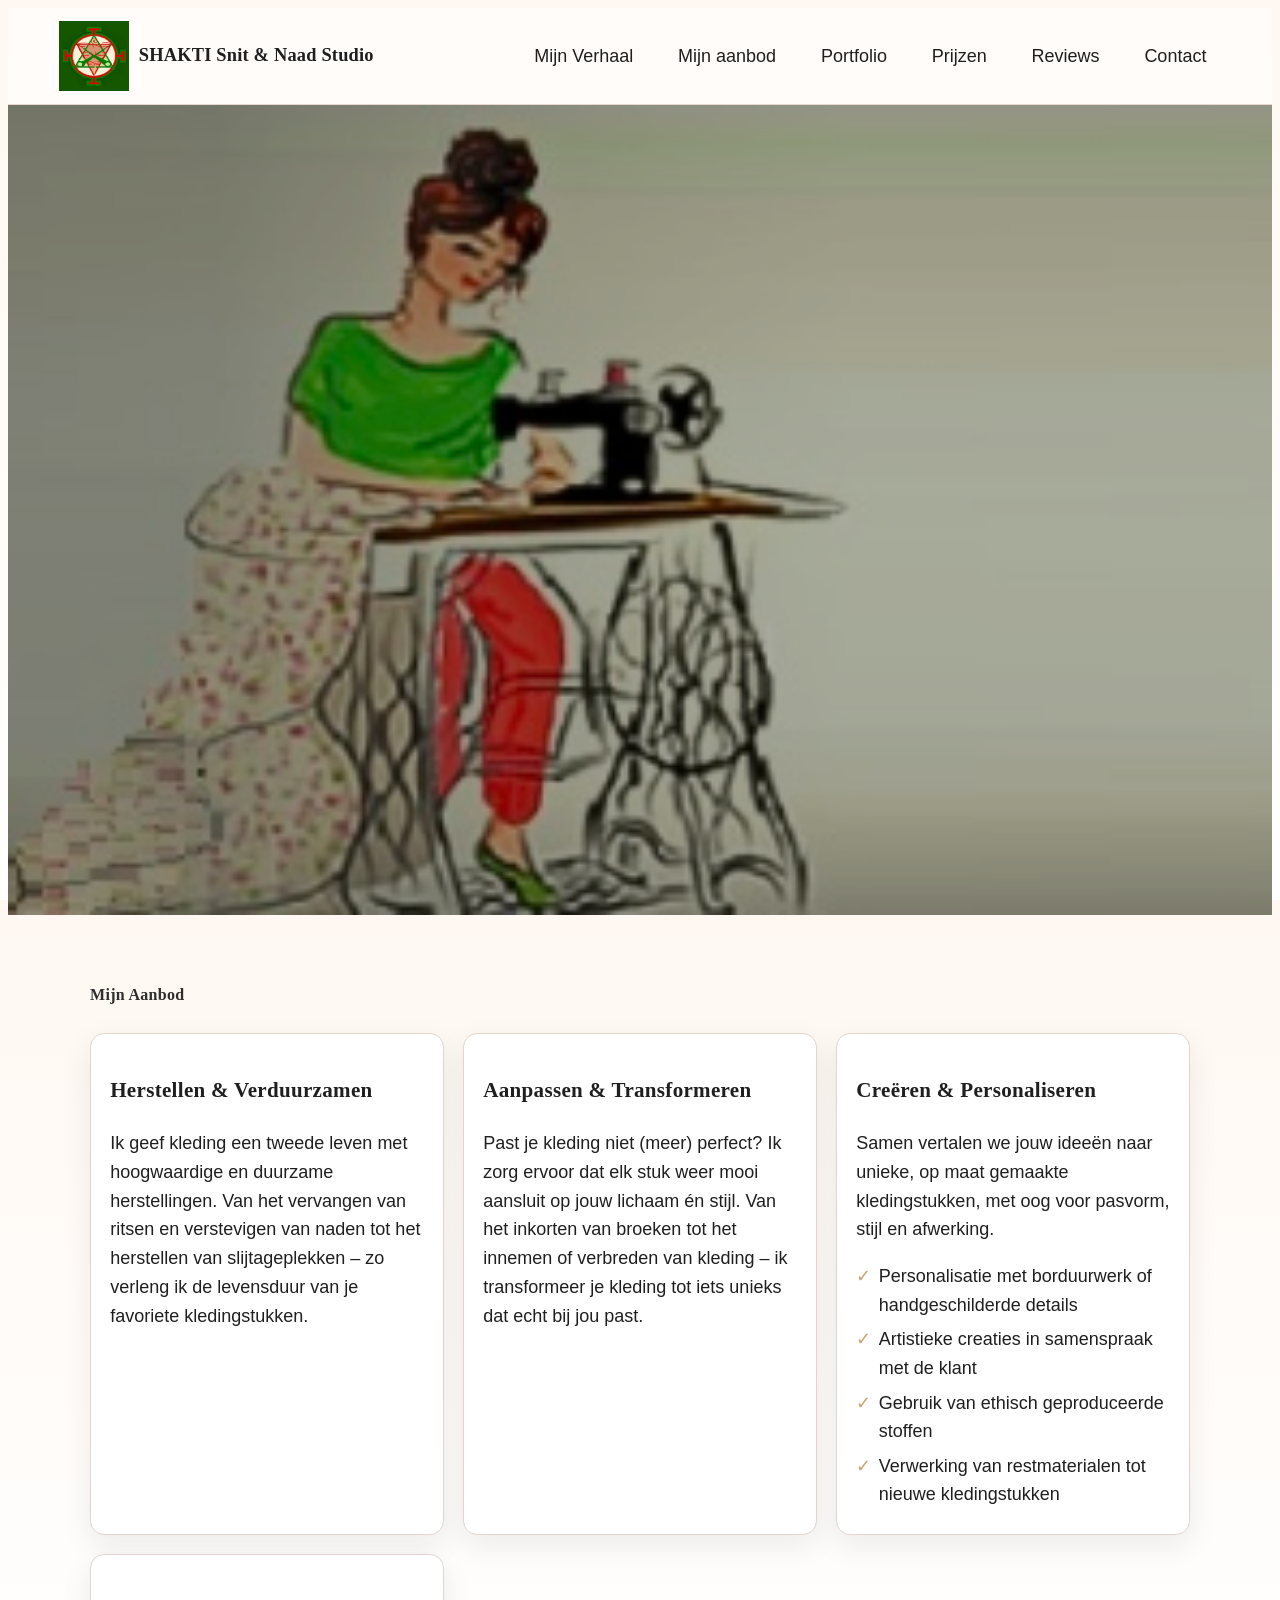
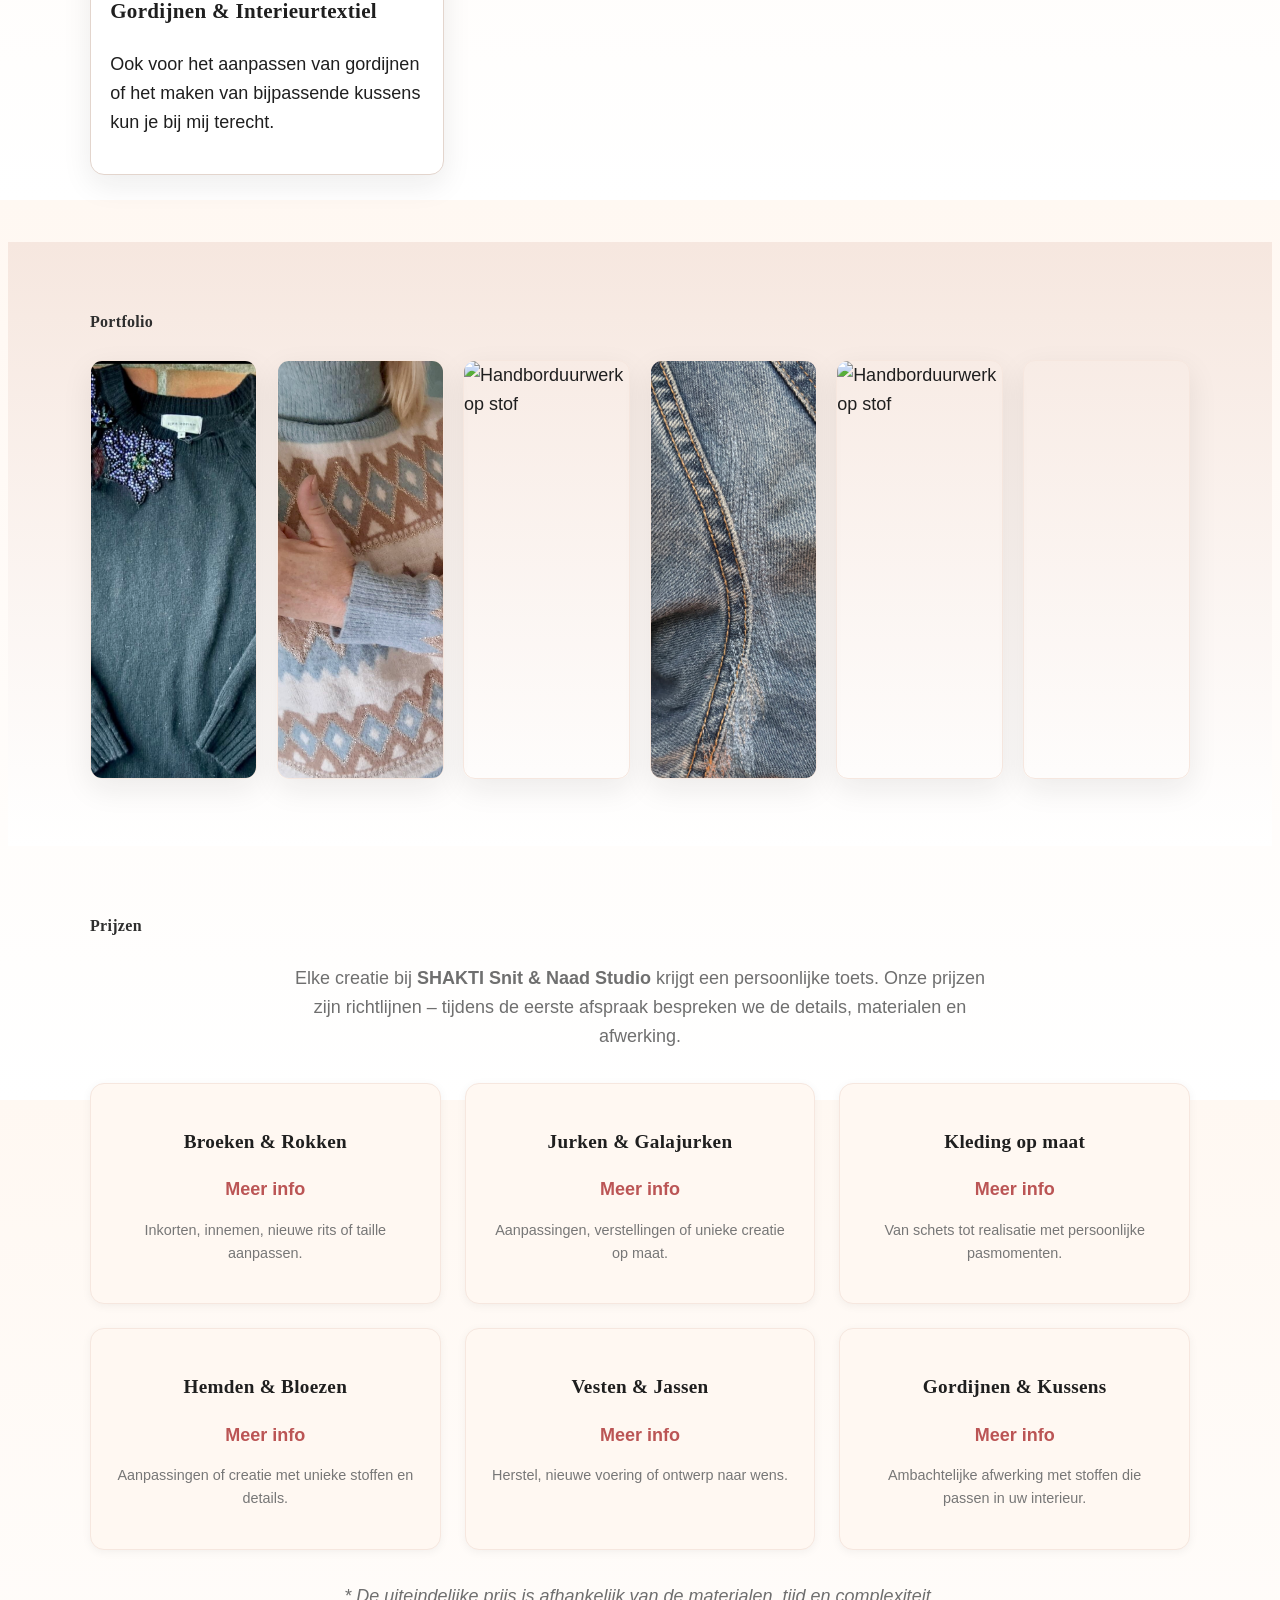
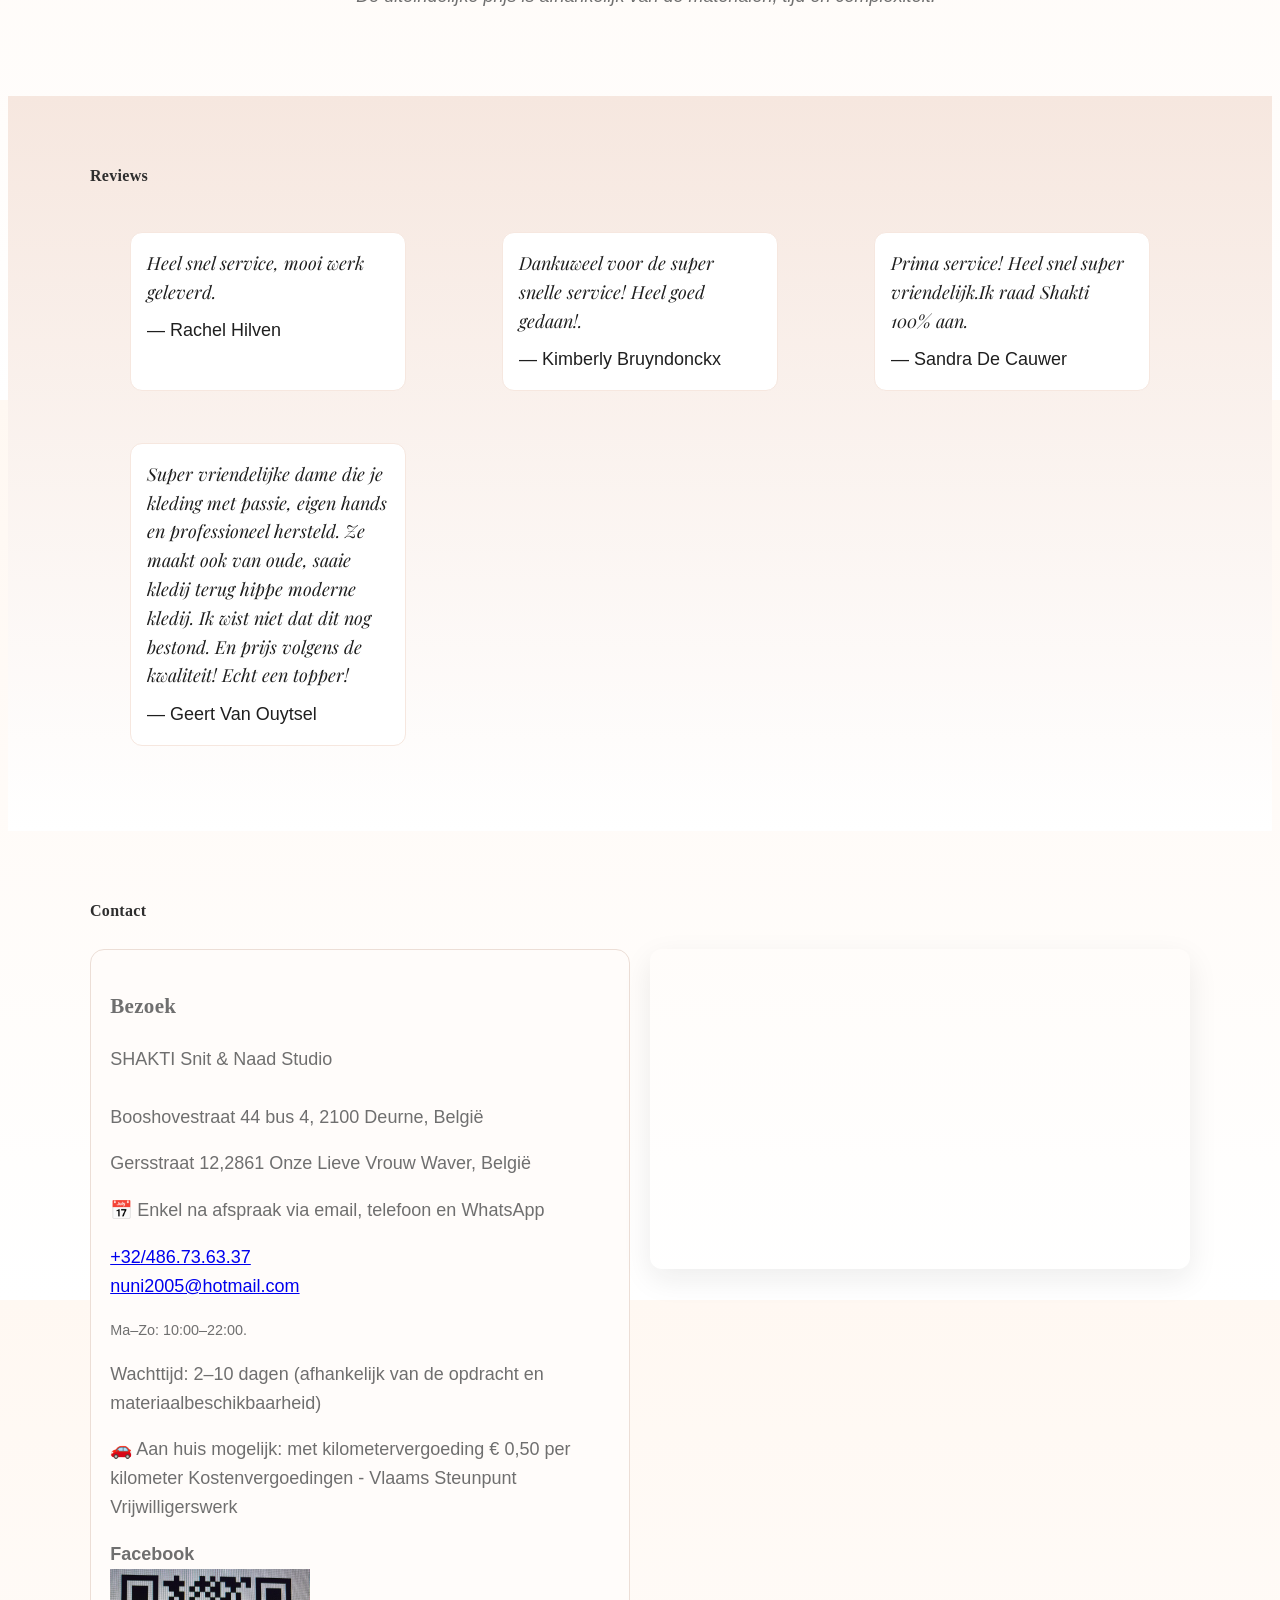
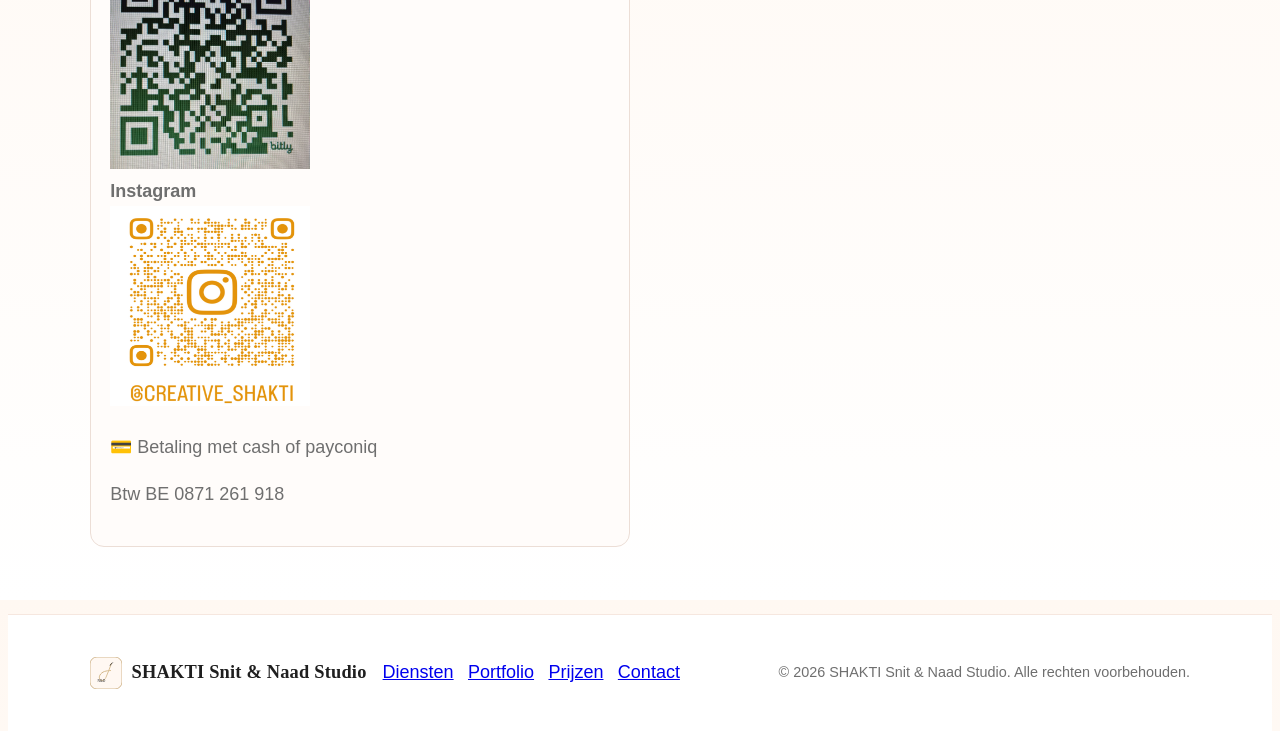
==== index.html @ cc459351 "first commit" ====
<!DOCTYPE html>
<html lang="nl">

<head>
  <meta charset="UTF-8" />
  <meta name="viewport" content="width=device-width, initial-scale=1" />
  <title>SHAKTI Snit & Naad Studio — Atelier voor maatwerk</title>
  <meta name="description"
    content="Atelier SHAKTI Snit & Naad Studio. Maatwerk, reparatie en restauratie van kleding. Ambacht, pasvorm en duurzame stoffen." />
  <link rel="canonical" href="https://example.com/">
  <meta property="og:title" content="Naald &amp; Draad — Atelier voor maatwerk">
  <meta property="og:description"
    content="Maatwerk, reparatie en restauratie van kleding in Deurne. Ambacht, perfecte pasvorm en duurzame stoffen.">
  <meta property="og:type" content="website">
  <meta property="og:url" content="https://example.com/">
  <meta property="og:image"
    content="https://images.unsplash.com/photo-1513883049090-d0b7439799bf?q=80&w=1200&auto=format&fit=crop">
  <meta name="twitter:card" content="summary_large_image">
  <link rel="preconnect" href="https://fonts.gstatic.com" crossorigin>
  <link
    href="https://fonts.googleapis.com/css2?family=Playfair+Display:wght@500;600;700&family=Inter:wght@400;500;600&display=swap"
    rel="stylesheet">
  <link rel="stylesheet" href="css/styles.css" />
  <link rel="icon" href="assets/icons/favicon.svg" type="image/svg+xml">
</head>

<body>




  <!-- <a class="skip-link" href="#services">Direct naar inhoud</a> -->

  <header class="site-header" id="top">
    <a class="brand" href="#top" aria-label="Naar boven">
      <img src="assets/icons/logo.jpg" alt="" class="brand__logo" width="70" height="70">
      <span class="brand__name">SHAKTI Snit &amp; Naad Studio</span>
    </a>
    <nav class="nav" aria-label="Hoofdmenu">
      <button class="nav__toggle" aria-expanded="false" aria-controls="menu">Menu</button>
      <ul class="nav__list" id="menu">
        <li><a href="verhaal.html">Mijn Verhaal</a></li>
        <li><a href="index.html#services">Mijn aanbod</a></li>
        <li><a href="#portfolio">Portfolio</a></li>
        <li><a href="#pricing">Prijzen</a></li>
        <li><a href="#reviews">Reviews</a></li>
        <li><a href="#contact">Contact</a></li>
      </ul>
    </nav>
  </header>

  <section class="hero" role="banner">
    <div class="hero__content">
      <!-- <h1>Atelier voor maatwerk</h1>
      <p>We maken kleding die perfect past en jarenlang plezier geeft.</p>
      <div class="hero__cta">
        <a class="btn btn--primary" href="#contact">Afspraak maken</a>
        <a class="btn btn--ghost" href="#portfolio">Bekijk ons werk</a>
      </div> -->
    </div>
  </section>




  <section id="services" class="section">
    <div class="container">
      <h2 class="section__title">Mijn Aanbod</h2>

      <div class="grid cards">

        <article class="card">
          <h3>Herstellen &amp; Verduurzamen</h3>
          <p>
            Ik geef kleding een tweede leven met hoogwaardige en duurzame herstellingen.
            Van het vervangen van ritsen en verstevigen van naden tot het herstellen van slijtageplekken –
            zo verleng ik de levensduur van je favoriete kledingstukken.
          </p>
        </article>

        <article class="card">
          <h3>Aanpassen &amp; Transformeren</h3>
          <p>
            Past je kleding niet (meer) perfect? Ik zorg ervoor dat elk stuk weer mooi aansluit op jouw lichaam én
            stijl.
            Van het inkorten van broeken tot het innemen of verbreden van kleding – ik transformeer je kleding
            tot iets unieks dat echt bij jou past.
          </p>
        </article>

        <article class="card">
          <h3>Creëren &amp; Personaliseren</h3>
          <p>
            Samen vertalen we jouw ideeën naar unieke, op maat gemaakte kledingstukken,
            met oog voor pasvorm, stijl en afwerking.
          </p>
          <ul class="list-check">
            <li>Personalisatie met borduurwerk of handgeschilderde details</li>
            <li>Artistieke creaties in samenspraak met de klant</li>
            <li>Gebruik van ethisch geproduceerde stoffen</li>
            <li>Verwerking van restmaterialen tot nieuwe kledingstukken</li>
          </ul>
        </article>

        <article class="card">
          <h3>Gordijnen &amp; Interieurtextiel</h3>
          <p>
            Ook voor het aanpassen van gordijnen of het maken van bijpassende kussens kun je bij mij terecht.
          </p>
        </article>

      </div>
    </div>
  </section>


  <section id="portfolio" class="section section--alt">
    <div class="container">
      <h2 class="section__title">Portfolio</h2>
      <div class="grid gallery" role="list">



        <a class="gallery__item gallery__video" role="listitem" data-video="assets/video/zwarte_jurk.mp4">
          <img loading="lazy" decoding="async" src="assets/img/jurk.jpg" alt="Handborduurwerk op stof" width="800"
            height="533">
          <video muted playsinline preload="metadata">
            <source src="assets/video/zwarte_jurk.mp44" type="video/mp4">
          </video>
        </a>

        <a class="gallery__item gallery__video" role="listitem" data-video="assets/video/winter_trui.mp4">
          <img loading="lazy" decoding="async" src="assets/img/trui.jpg" alt="Handborduurwerk op stof" width="800"
            height="533">
          <video muted playsinline preload="metadata">
            <source src="assets/video/winter_trui.mp44" type="video/mp4">
          </video>
        </a>
        <a class="gallery__item gallery__video" role="listitem" data-video="assets/video/handtas.mp4">
          <img loading="lazy" decoding="async" src="assets/img/tas.jpg" alt="Handborduurwerk op stof" width="800"
            height="533">
          <video muted playsinline preload="metadata">
            <source src="assets/video/handtas.mp44" type="video/mp4">
          </video>
        </a>
        <a class="gallery__item gallery__video" role="listitem" data-video="assets/video/spijkerbroek.mp4">
          <img loading="lazy" decoding="async" src="assets/img/broek.jpeg" alt="Handborduurwerk op stof" width="800"
            height="533">
          <video muted playsinline preload="metadata">
            <source src="assets/video/spijkerbroek.mp44" type="video/mp4">
          </video>
        </a>
        <a class="gallery__item gallery__video" role="listitem" data-video="assets/video/rits.mp4">
          <img loading="lazy" decoding="async" src="assets/img/rits.jpeg" alt="Handborduurwerk op stof" width="600"
            height="533">
          <video muted playsinline preload="metadata">
            <source src="assets/video/rits.mp44" type="video/mp4">
          </video>
        </a>
        <a class="gallery__item gallery__video" role="listitem" data-video="assets/video/warme_winterjas.mp4">
          <img loading="lazy" decoding="async" src="assets/img/winterjas.jpg" alt="Handborduurwerk op stof" width="800"
            height="533">
          <video muted playsinline preload="metadata">
            <source src="assets/video/warme_winterjas.mp44" type="video/mp4">
          </video>
        </a>




      </div>
    </div>
  </section>

  <section id="pricing" class="section">
    <div class="container">
      <h2 class="section__title">Prijzen</h2>
      <p class="muted" style="text-align:center; max-width:700px; margin:0 auto 2rem;">
        Elke creatie bij <strong>SHAKTI Snit &amp; Naad Studio</strong> krijgt een persoonlijke toets.
        Onze prijzen zijn richtlijnen – tijdens de eerste afspraak bespreken we de details, materialen en afwerking.
      </p>

      <div class="pricing">
        <a href="price.html#broeken" class="price-item link-card">
          <h3>Broeken &amp; Rokken</h3>
          <p class="price">Meer info</p>
          <p class="small muted">Inkorten, innemen, nieuwe rits of taille aanpassen.</p>
        </a>

        <a href="price.html#jurken" class="price-item link-card">
          <h3>Jurken &amp; Galajurken</h3>
          <p class="price">Meer info</p>
          <p class="small muted">Aanpassingen, verstellingen of unieke creatie op maat.</p>
        </a>

        <a href="price.html#opmaat" class="price-item link-card">
          <h3>Kleding op maat</h3>
          <p class="price">Meer info</p>
          <p class="small muted">Van schets tot realisatie met persoonlijke pasmomenten.</p>
        </a>

        <a href="price.html#hemden" class="price-item link-card">
          <h3>Hemden &amp; Bloezen</h3>
          <p class="price">Meer info</p>
          <p class="small muted">Aanpassingen of creatie met unieke stoffen en details.</p>
        </a>

        <a href="price.html#vesten" class="price-item link-card">
          <h3>Vesten &amp; Jassen</h3>
          <p class="price">Meer info</p>
          <p class="small muted">Herstel, nieuwe voering of ontwerp naar wens.</p>
        </a>

        <a href="price.html#gordijnen" class="price-item link-card">
          <h3>Gordijnen &amp; Kussens</h3>
          <p class="price">Meer info</p>
          <p class="small muted">Ambachtelijke afwerking met stoffen die passen in uw interieur.</p>
        </a>
      </div>

      <p class="muted" style="margin-top:2rem; text-align:center;">
        <em>* De uiteindelijke prijs is afhankelijk van de materialen, tijd en complexiteit.</em>
      </p>
    </div>
  </section>



  <section id="reviews" class="section section--alt">
    <div class="container">
      <h2 class="section__title">Reviews</h2>
      <div class="reviews">
        <figure class="review">
          <blockquote>Heel snel service, mooi werk geleverd.</blockquote>
          <figcaption>— Rachel Hilven</figcaption>
        </figure>
        <figure class="review">
          <blockquote>Dankuweel voor de super snelle service! Heel goed gedaan!.</blockquote>
          <figcaption>— Kimberly Bruyndonckx</figcaption>
        </figure>
        <figure class="review">
          <blockquote>Prima service! Heel snel super vriendelijk.Ik raad Shakti 100% aan.</blockquote>
          <figcaption>— Sandra De Cauwer</figcaption>
        </figure>
        <figure class="review">
          <blockquote>Super vriendelijke dame die je kleding met passie, eigen hands en professioneel hersteld. Ze maakt
            ook van oude, saaie kledij terug hippe moderne kledij. Ik wist niet dat dit nog bestond. En prijs volgens de
            kwaliteit! Echt een topper!</blockquote>
          <figcaption>— Geert Van Ouytsel</figcaption>
        </figure>




      </div>
    </div>
  </section>

  <section id="contact" class="section">
    <div class="container">
      <h2 class="section__title">Contact</h2>
      <div class="contact">


        <div class="contact__details">
          <div class="card muted card--soft">
            <h3>Bezoek </h3>
            <p>SHAKTI Snit & Naad Studio<br><br>Booshovestraat 44 bus 4, 2100 Deurne, België</p>Gersstraat 12,2861 Onze
            Lieve Vrouw Waver, België</p>



            <p>📅 Enkel na afspraak via email, telefoon en WhatsApp</p>
            <p><a href="tel:+32486736337">+32/486.73.63.37</a><br>
              <a href="mailto:nuni2005@hotmail.com">nuni2005@hotmail.com</a>
            </p>
            <p class="small">Ma–Zo: 10:00–22:00.</p>
            <p>Wachttijd: 2–10 dagen (afhankelijk van de opdracht en materiaalbeschikbaarheid)
            <p>🚗 Aan huis mogelijk: met kilometervergoeding € 0,50 per kilometer
              Kostenvergoedingen - Vlaams Steunpunt Vrijwilligerswerk</p>
            <a class="brand" href="https://www.facebook.com/people/Shakti-snit-naad-studio/61581899758190/">Facebook</a>
            <img loading="lazy" decoding="async" src="assets/img/facebook.jpeg" alt="Handborduurwerk op stof"
              width="200" height="200">
            <a class="brand"
              href="https://www.instagram.com/creative_shakti?igsh=dnJ4NWc4dXYwNHR6&utm_source=ig_contact_invite">Instagram</a>
            <img loading="lazy" decoding="async" src="assets/img/insta.jpg" alt="Handborduurwerk op stof" width="200"
              height="200">

            <p>💳 Betaling met cash of payconiq</p>
            <p>Btw BE 0871 261 918</p>
          </div>

        </div>
        <div class="map-embed">
          <iframe title="Kaart — Deurne" loading="lazy" referrerpolicy="no-referrer-when-downgrade"
            src="https://www.openstreetmap.org/export/embed.html?bbox=4.42%2C51.20%2C4.51%2C51.23&layer=mapnik&marker=51.213%2C4.465">
          </iframe>

        </div>
      </div>
    </div>
  </section>

  <footer class="site-footer">
    <div class="container footer__grid">
      <a class="brand" href="#top">
        <img src="assets/icons/logo.svg" alt="" class="brand__logo" width="32" height="32">
        <span class="brand__name">SHAKTI Snit &amp; Naad Studio </span>
      </a>
      <nav aria-label="Voettekst">
        <ul class="footer__links">
          <li><a href="#services">Diensten</a></li>
          <li><a href="#portfolio">Portfolio</a></li>
          <li><a href="#pricing">Prijzen</a></li>
          <li><a href="#contact">Contact</a></li>
        </ul>
      </nav>
      <p id="policy" class="muted small">© <span id="year"></span> SHAKTI Snit &amp; Naad Studio. Alle rechten
        voorbehouden.</p>
    </div>
  </footer>


  <!-- Video Modal -->
  <div class="video-modal" id="videoModal" aria-hidden="true">
    <div class="video-modal__overlay"></div>
    <div class="video-modal__content">
      <button class="video-modal__close" aria-label="Sluiten">×</button>
      <video controls autoplay>
        <source src="" type="video/mp4">
      </video>
    </div>
  </div>










  <!-- <button class="to-top" aria-label="Naar boven" aria-hidden="true">↑</button> -->

  <script type="application/ld+json">
  {
    "@context": "https://schema.org",
    "@type": "LocalBusiness",
    "name": "Naald & Draad",
    "image": "https://images.unsplash.com/photo-1513883049090-d0b7439799bf?q=80&w=1200&auto=format&fit=crop",
    "address": { "@type": "PostalAddress", "addressLocality": "Brugge", "addressCountry": "BE" },
    "telephone": "+32 000 00 00",
    "url": "https://example.com/"
  }
  </script>

  <script src="js/script.js" defer></script>
</body>

</html>
---- css/styles.css ----
/* Merk: Naald & Draad
   Kleuren: antraciet #1f1f1f, crème #fff8f2, poeder #f6e7df, accent (goud) #c6a572
   Fonts: Playfair Display (koppen), Inter (tekst)
*/
:root {
  --bg: #fff8f2;
  --surface: #ffffff;
  --ink: #1f1f1f;
  --ink-2: #4b4b4b;
  --muted: #6f6f6f;
  --pale: #f6e7df;
  --accent: #c6a572;
  --ring: rgba(198, 165, 114, 0.45);
  --radius: 14px;
  --shadow: 0 10px 30px rgba(31, 31, 31, 0.08);
}

/* ===== TYPOGRAFIE AANPASSING ===== */

/* Standaard bodytekst: Gabriola */
body {
  font-family: "Gabriola", "Segoe UI", sans-serif;
  color: var(--ink);
  background: linear-gradient(180deg, var(--bg), #fff);
  line-height: 1.6;
  font-size: 18px;
}

/* Titels: Lucida Calligraphy */
h1,
h2,
h3,
.section__title,
.brand__name {
  font-family: "Lucida Calligraphy", "Lucida Handwriting", cursive;
  letter-spacing: 0.3px;
}

/* Knoppen, kleine tekst en lijstjes gebruiken ook Gabriola */
p,
li,
a,
button,
input,
textarea {
  font-family: "Gabriola", "Segoe UI", sans-serif;
}

/* Extra elegantie: licht cursieve stijl voor citaten */
blockquote {
  font-family: "Lucida Calligraphy", cursive;
  font-style: italic;
}

/* Maak titels iets zachter van kleur en groter */
h1,
.section__title {
  color: #2e2e2e;
}

* {
  box-sizing: border-box;
}
html,
body {
  height: 100%;
}
html {
  scroll-behavior: smooth;
}

/* .skip-link {
  position: absolute;
  left: -9999px;
  top: auto;
  width: 1px;
  height: 1px;
  overflow: hidden;
}
.skip-link:focus {
  position: fixed;
  left: 1rem;
  top: 1rem;
  width: auto;
  height: auto;
  padding: 0.6rem 0.9rem;
  background: #fff;
  border: 1px solid var(--pale);
  border-radius: 10px;
  z-index: 1000;
} */

.container {
  width: min(1100px, 92%);
  margin-inline: auto;
}

.site-header {
  position: sticky;
  top: 0;
  z-index: 50;
  backdrop-filter: saturate(1.2) blur(10px);
  background: color-mix(in oklab, var(--bg), #fff 60%);
  border-bottom: 1px solid color-mix(in oklab, var(--pale), #000 5%);
  display: flex;
  align-items: center;
  justify-content: space-between;
  padding: 0.8rem 4vw;
}
.brand {
  display: flex;
  align-items: center;
  gap: 0.6rem;
  text-decoration: none;
  color: inherit;
  font-weight: 600;
}
.brand__name {
  /* font-family: "Playfair Display", serif; */
  letter-spacing: 0.2px;
  font-size: 1.15rem;
}

.nav__toggle {
  display: none;
}
.nav__list {
  display: flex;
  gap: 1rem;
  list-style: none;
  margin: 0;
  padding: 0;
}
.nav__list a {
  padding: 0.6rem 0.9rem;
  border-radius: 10px;
  text-decoration: none;
  color: var(--ink);
}
.nav__list a:hover,
.nav__list a:focus-visible {
  background: var(--pale);
  outline: none;
}

.hero {
  position: relative;
  display: flex;
  align-items: center;
  justify-content: flex-end; /* moves content to the right */
  min-height: 90vh;
  padding: 4rem;
  color: #fff;
  background-image: url("../assets/img/logo55.jpg"); /* or logo55.png if that’s your file */
  background-size: cover;
  /* background-position: center right; */
  background-repeat: no-repeat;
  /* background-attachment: fixed; */
}

.hero::after {
  content: "";
  position: absolute;
  inset: 0;
  background: rgba(0, 0, 0, 0.3); /* dark overlay for contrast */
  z-index: 0;
}

.hero__content {
  position: relative;
  z-index: 1;
  max-width: 500px;
  text-align: right;
  margin-right: 4rem;
}

.hero__content h1 {
  font-size: 3rem;
  margin-bottom: 1rem;
  /* font-family: "Playfair Display", serif; */
}

.hero__content p {
  font-size: 1.2rem;
  margin-bottom: 2rem;
  color: #f7f7f7;
}

.hero__media {
  aspect-ratio: 4/3;
  border-radius: var(--radius);
  overflow: hidden;
  box-shadow: var(--shadow);
}
.hero__media img {
  width: 100%;
  height: 100%;
  object-fit: cover;
}

.badges {
  padding: 0.8rem 4vw 0;
}
.badges__list {
  display: flex;
  flex-wrap: wrap;
  gap: 0.6rem;
  list-style: none;
  margin: 0;
  padding: 0;
}
.badge {
  display: inline-flex;
  align-items: center;
  gap: 0.5rem;
  background: var(--surface);
  border: 1px solid var(--pale);
  padding: 0.45rem 0.7rem;
  border-radius: 999px;
  color: var(--muted);
}

.section {
  padding: clamp(2rem, 4vw + 1rem, 4.2rem) 0;
}
.section--alt {
  background: linear-gradient(180deg, var(--pale), #fff);
}
.section__title {
  font-size: 16px;
  margin: 0 0 1.6rem;
}

.grid {
  display: grid;
  gap: 1.2rem;
}
.cards {
  grid-template-columns: repeat(3, 1fr);
}
.card {
  background: var(--surface);
  border: 1px solid color-mix(in oklab, var(--pale), #000 6%);
  border-radius: var(--radius);
  padding: 1.2rem;
  box-shadow: var(--shadow);
}
.card--soft {
  border: 1px solid color-mix(in oklab, var(--pale), #000 3%);
  box-shadow: none;
  background: color-mix(in oklab, var(--surface), #fff8f2 40%);
}

.list-check {
  padding: 0;
  margin: 0.6rem 0 0;
  list-style: none;
}
.list-check li {
  padding-left: 1.4rem;
  position: relative;
  margin: 0.35rem 0;
}
.list-check li::before {
  content: "✓";
  position: absolute;
  left: 0;
  top: 0;
  color: var(--accent);
}

.gallery {
  grid-template-columns: repeat(6, 1fr);
}
.gallery__item {
  border-radius: 12px;
  overflow: hidden;
  border: 1px solid var(--pale);
  box-shadow: var(--shadow);
}
.gallery__item img {
  display: block;
  width: 100%;
  height: 100%;
  object-fit: cover;
  transition: transform 0.4s;
}
.gallery__item:hover img {
  transform: scale(1.05);
}

.pricing {
  display: grid;
  grid-template-columns: repeat(auto-fit, minmax(260px, 1fr));
  gap: 1.5rem;
}

.link-card {
  display: block;
  text-decoration: none;
  color: inherit;
  background: #fff8f2;
  border: 1px solid var(--pale, #eee);
  border-radius: 14px;
  padding: 1.5rem;
  text-align: center;
  box-shadow: 0 2px 10px rgba(0, 0, 0, 0.05);
  transition:
    transform 0.25s ease,
    box-shadow 0.25s ease;
}

.link-card:hover {
  transform: translateY(-4px);
  box-shadow: 0 6px 20px rgba(0, 0, 0, 0.1);
  background: #fffaf4;
}

.link-card h3 {
  font-size: 1.2rem;
  margin-bottom: 0.4rem;
}

.link-card .price {
  color: #b55;
  font-weight: 600;
  margin-bottom: 0.4rem;
}

.link-card p.small {
  color: #777;
}

/* .price-item {
  background: var(--surface);
  border: 1px solid var(--pale);
  padding: 1rem;
  border-radius: 12px;
  text-align: center;
}
.price {
  font-size: 1.35rem;
  font-weight: 700;
  color: var(--accent);
  margin: 0.4rem 0 0;
} */

.reviews {
  display: grid;
  grid-template-columns: repeat(3, 1fr);
  gap: 1rem;
}
.review {
  background: var(--surface);
  border: 1px solid var(--pale);
  border-radius: 12px;
  padding: 1rem;
}
.review blockquote {
  margin: 0 0 0.6rem;
  font-family: "Playfair Display", serif;
}

.contact {
  display: grid;
  grid-template-columns: 1fr 1fr;
  gap: 1.2rem;
}
.form {
  display: grid;
  gap: 0.8rem;
  background: var(--surface);
  border: 1px solid var(--pale);
  padding: 1rem;
  border-radius: 12px;
  box-shadow: var(--shadow);
}
label {
  display: grid;
  gap: 0.35rem;
  font-weight: 500;
}
input,
textarea {
  border: 1px solid color-mix(in oklab, var(--pale), #000 10%);
  border-radius: 10px;
  padding: 0.7rem 0.85rem;
  font: inherit;
  background: #fff;
}
input:focus-visible,
textarea:focus-visible {
  outline: 2px solid var(--ring);
  border-color: var(--accent);
}

.map-embed iframe {
  width: 100%;
  min-height: 320px;
  border: 0;
  border-radius: 12px;
  box-shadow: var(--shadow);
}
.muted {
  color: var(--muted);
}
.small {
  font-size: 0.9rem;
}

.btn {
  display: inline-block;
  padding: 0.7rem 1.1rem;
  border-radius: 12px;
  text-decoration: none;
  font-weight: 600;
  border: 1px solid var(--accent);
}
.btn--primary {
  background: var(--accent);
  color: #fff;
  border-color: var(--accent);
}
.btn--primary:hover {
  filter: brightness(0.96);
}
.btn--ghost {
  background: transparent;
  color: var(--ink);
  border-color: var(--pale);
}
.btn--ghost:hover {
  background: var(--pale);
}

.site-footer {
  padding: 2rem 0;
  background: #fff;
  border-top: 1px solid var(--pale);
}
.footer__grid {
  display: grid;
  grid-template-columns: auto 1fr auto;
  align-items: center;
  gap: 1rem;
}
.footer__links {
  display: flex;
  gap: 0.9rem;
  list-style: none;
  margin: 0;
  padding: 0;
}

.to-top {
  position: fixed;
  right: 1rem;
  bottom: 1rem;
  width: 42px;
  height: 42px;
  border-radius: 50%;
  border: 1px solid var(--pale);
  background: #fff;
  box-shadow: var(--shadow);
  cursor: pointer;
  display: grid;
  place-items: center;
  opacity: 0;
  transform: translateY(8px);
  transition: 0.3s;
  z-index: 60;
}

/* ===== VIDEO MODAL ===== */
.gallery__video video {
  width: 100%;
  height: 100%;
  object-fit: cover;
  cursor: pointer;
}

.video-modal {
  position: fixed;
  inset: 0;
  z-index: 9999;
  display: none;
}

.video-modal.active {
  display: block;
}

.video-modal__overlay {
  position: absolute;
  inset: 0;
  background: rgba(0, 0, 0, 0.75);
}

.video-modal__content {
  position: relative;
  max-width: 350px;
  margin: 5vh auto;
  background: #000;
  border-radius: 14px;
  overflow: hidden;
  box-shadow: 0 20px 60px rgba(0, 0, 0, 0.4);
  z-index: 1;
}

.video-modal__content video {
  width: 100%;
  height: auto;
  display: block;
}

.video-modal__close {
  position: absolute;
  top: 10px;
  right: 14px;
  font-size: 2rem;
  color: #fff;
  background: none;
  border: none;
  cursor: pointer;
  z-index: 2;
}

/* Mobile */
@media (max-width: 768px) {
  .video-modal__content {
    margin: 10vh 1rem;
  }
}

/* Mobile Nav */
@media (max-width: 640px) {
  .nav__toggle {
    display: block;
    border: 1px solid var(--pale);
    background: #fff;
    border-radius: 10px;
    padding: 0.5rem 0.7rem;
  }
  .nav__list {
    display: none;
    flex-direction: column;
    position: absolute;
    right: 4vw;
    top: 64px;
    background: #fff;
    border: 1px solid var(--pale);
    border-radius: 12px;
    box-shadow: var(--shadow);
    padding: 0.6rem;
    width: 60vw;
    max-width: 320px;
  }
  .nav.is-open .nav__list {
    display: flex;
  }
}

/* Responsive */
@media (max-width: 980px) {
  .hero {
    grid-template-columns: 1fr;
    gap: 1rem;
  }
  .cards {
    grid-template-columns: 1fr 1fr;
  }
  .gallery {
    grid-template-columns: repeat(3, 1fr);
  }
  .pricing {
    grid-template-columns: 1fr 1fr;
  }
  .reviews {
    grid-template-columns: 1fr 1fr;
  }
  .contact {
    grid-template-columns: 1fr;
  }
  .footer__grid {
    grid-template-columns: 1fr;
    text-align: center;
  }
}

/* Reduced motion */
@media (prefers-reduced-motion: reduce) {
  * {
    scroll-behavior: auto;
  }
  .gallery__item img {
    transition: none;
  }
}

/* === Pricing detail page === */
.price-page .site-header {
  border-bottom: 1px solid var(--pale);
}
.price-title {
  text-align: center;
  padding: 2rem 1rem;
  border-radius: 16px;
  margin-bottom: 1.5rem;
  background: linear-gradient(180deg, #c2250a, #fff8f2);
  border: 1px solid var(--pale);
}
.price-title h1 {
  margin: 0.2rem 0 0.6rem;
  /* font-family: "Playfair Display", serif; */
}
.price-photos {
  display: grid;
  grid-template-columns: 1fr 1fr;
  gap: 1rem;
  margin: 1rem 0 2rem;
}
.price-photos img {
  width: 100%;
  height: auto;
  display: block;
  border-radius: 12px;
  box-shadow: 0 8px 22px rgba(0, 0, 0, 0.08);
  border: 1px solid var(--pale);
}

/* Sidebar-look blocks */
.price-block {
  display: grid;
  grid-template-columns: 220px 1fr;
  background: #fff;
  border: 1px solid var(--pale);
  border-radius: 14px;
  overflow: hidden;
  margin: 1rem 0;
  box-shadow: var(--shadow);
}
.price-label {
  background: #2e672e; /* soft mint like your photo */
  color: #060a06;
  font-weight: 700;
  letter-spacing: 0.5px;
  display: flex;
  align-items: center;
  justify-content: center;
  padding: 1rem;
  text-align: center;
  font-variant: small-caps;
}
.price-content {
  padding: 1.2rem 1.4rem;
}
.price-content ul {
  margin: 0;
  padding-left: 1.2rem;
}
.price-content li {
  margin: 0.4rem 0;
}

.side-note {
  margin: 0.3rem 0 1rem;
  font-style: italic;
}

.foot-note {
  margin-top: 1.4rem;
  padding: 1rem 1.2rem;
  text-align: center;
  background: #fffef9;
  border: 1px dashed var(--pale);
  border-radius: 12px;
}

/* Responsive */
@media (max-width: 900px) {
  .price-photos {
    grid-template-columns: 1fr;
  }
  .price-block {
    grid-template-columns: 1fr;
  }
  .price-label {
    justify-content: flex-start;
    padding-left: 1rem;
  }
}

.price-title {
  display: flex;
  align-items: center;
  justify-content: flex-start; /* image + text aligned to the left */
  gap: 2rem;
  flex-wrap: wrap;
  text-align: left;
  padding: 2rem 3rem; /* add more side space for breathing room */
  border-radius: 16px;
  background: linear-gradient(180deg, #7c0f0f, #fff8f2);
  border: 1px solid var(--pale);
  margin-bottom: 2rem;
  position: relative;
}

/* move image close to the left edge */
.price-title__img {
  width: 350px;
  height: 350px;
  border-radius: 50%;
  object-fit: cover;
  box-shadow: 0 6px 18px rgba(0, 0, 0, 0.1);
  border: 3px solid #fff;
  margin-left: -1.5rem; /* pushes image visually towards border */
}

.price-title__text {
  max-width: 520px;
}

.price-title__text h1 {
  margin: 0.2rem 0 0.6rem;
  /* font-family: "Playfair Display", serif; */
  line-height: 1.2;
}

.price-title__text p {
  font-size: 0.95rem;
  color: var(--muted);
}

/* Responsive */
@media (max-width: 768px) {
  .price-title {
    flex-direction: column;
    align-items: center;
    text-align: center;
    padding: 1.5rem;
  }

  .price-title__img {
    margin-left: 0; /* reset on mobile */
  }

  .price-title__text {
    max-width: 90%;
  }
}
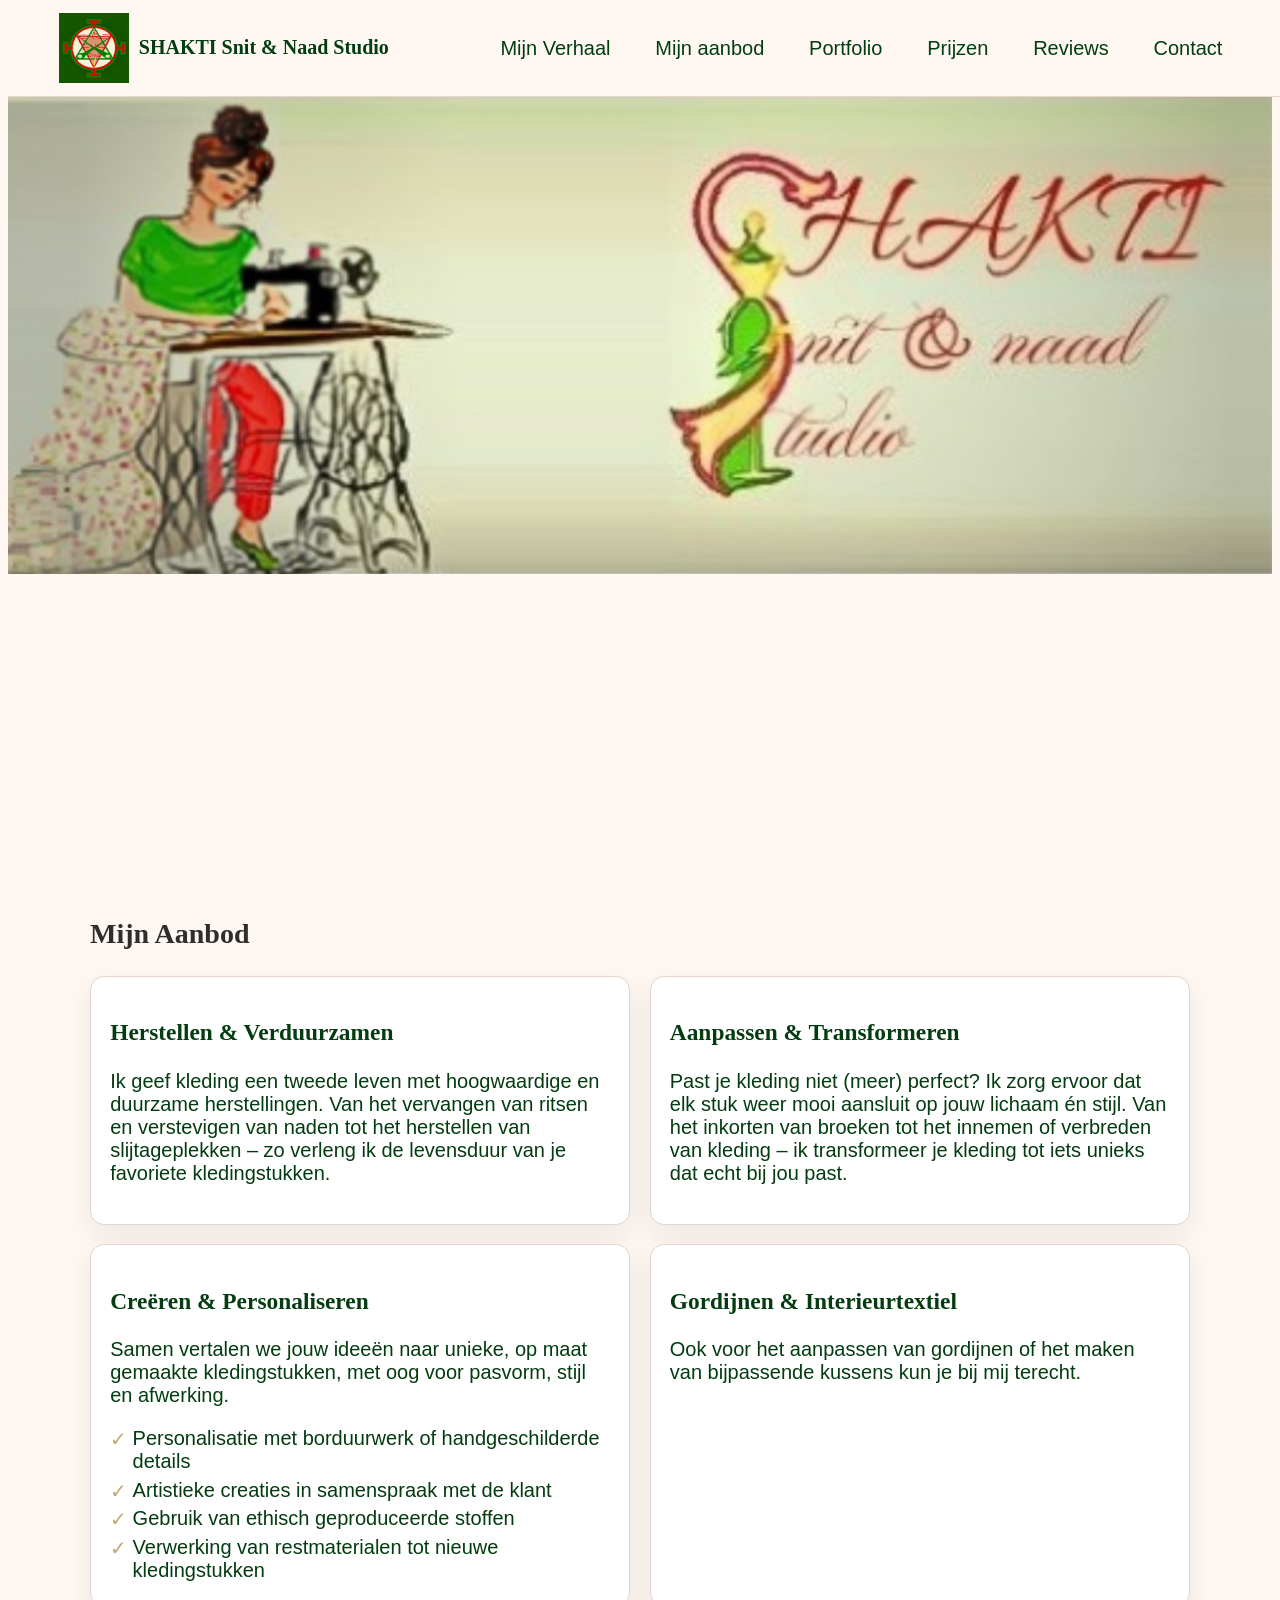
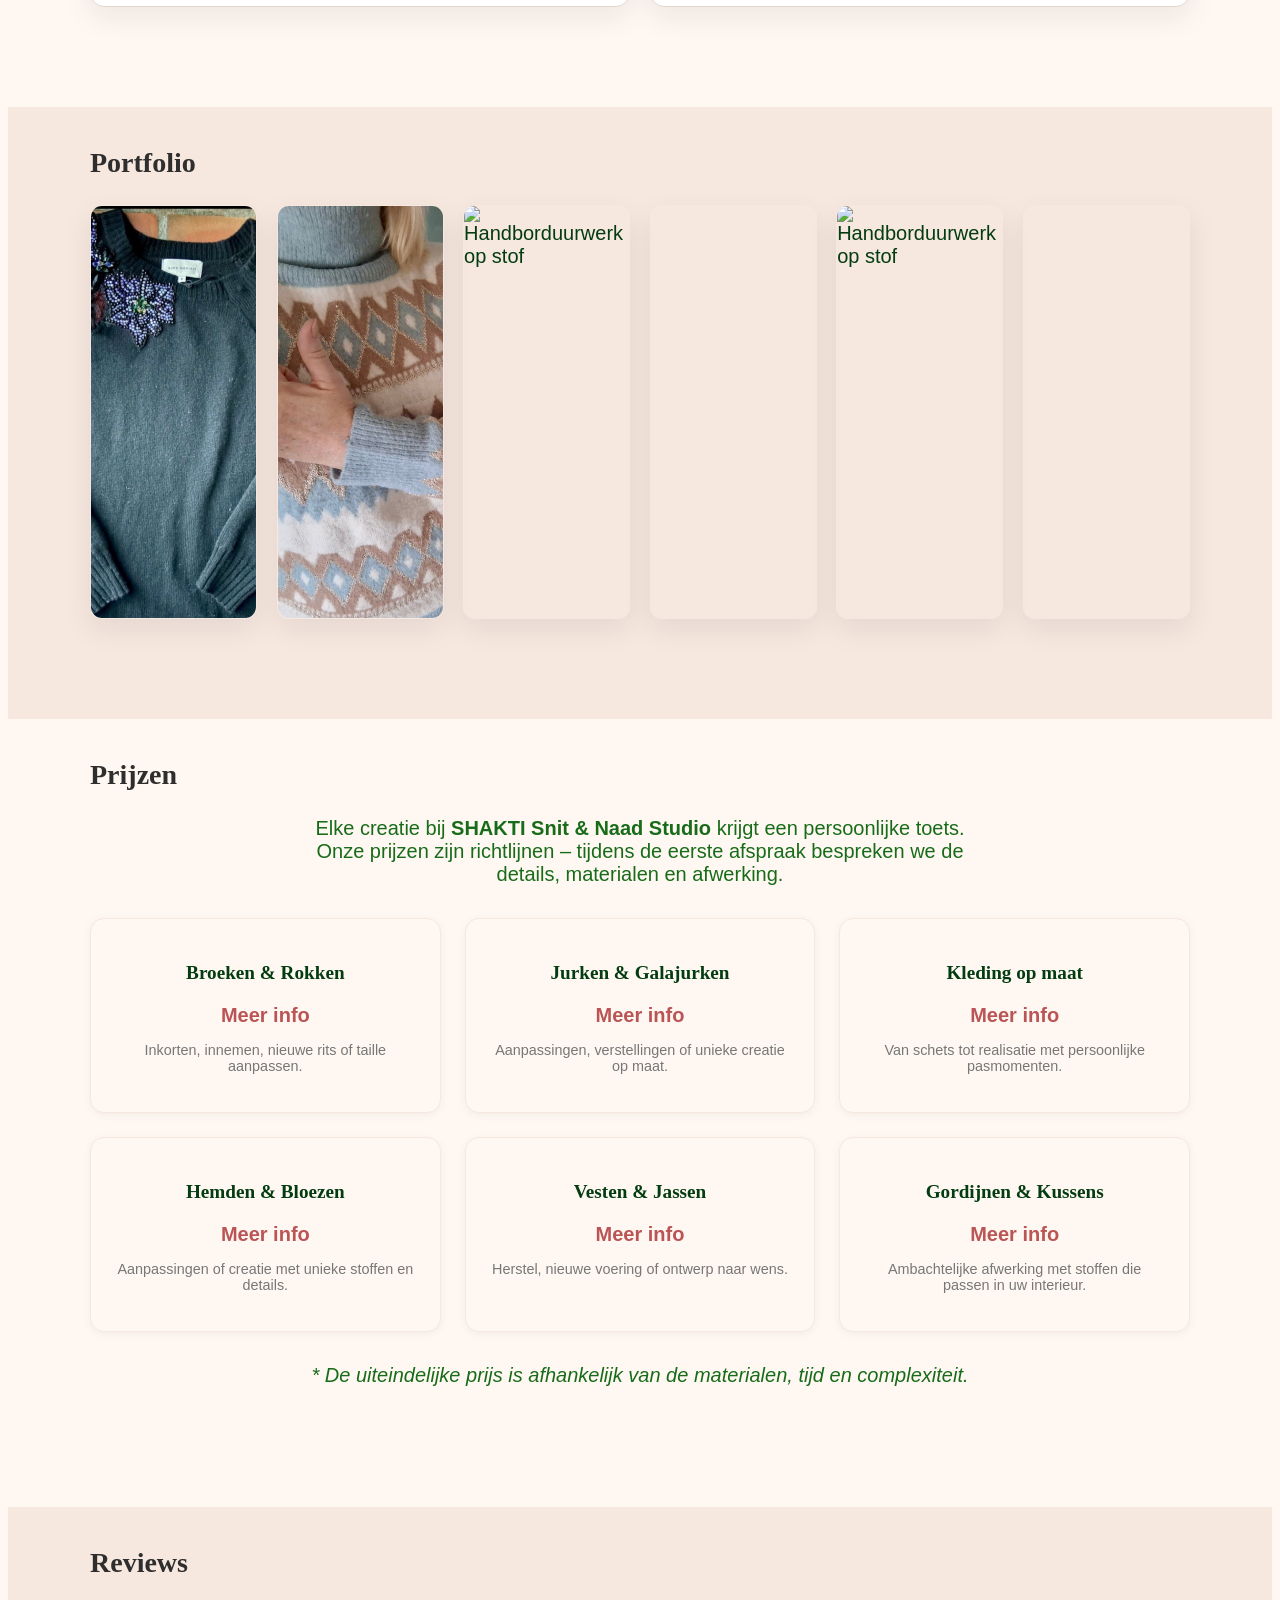
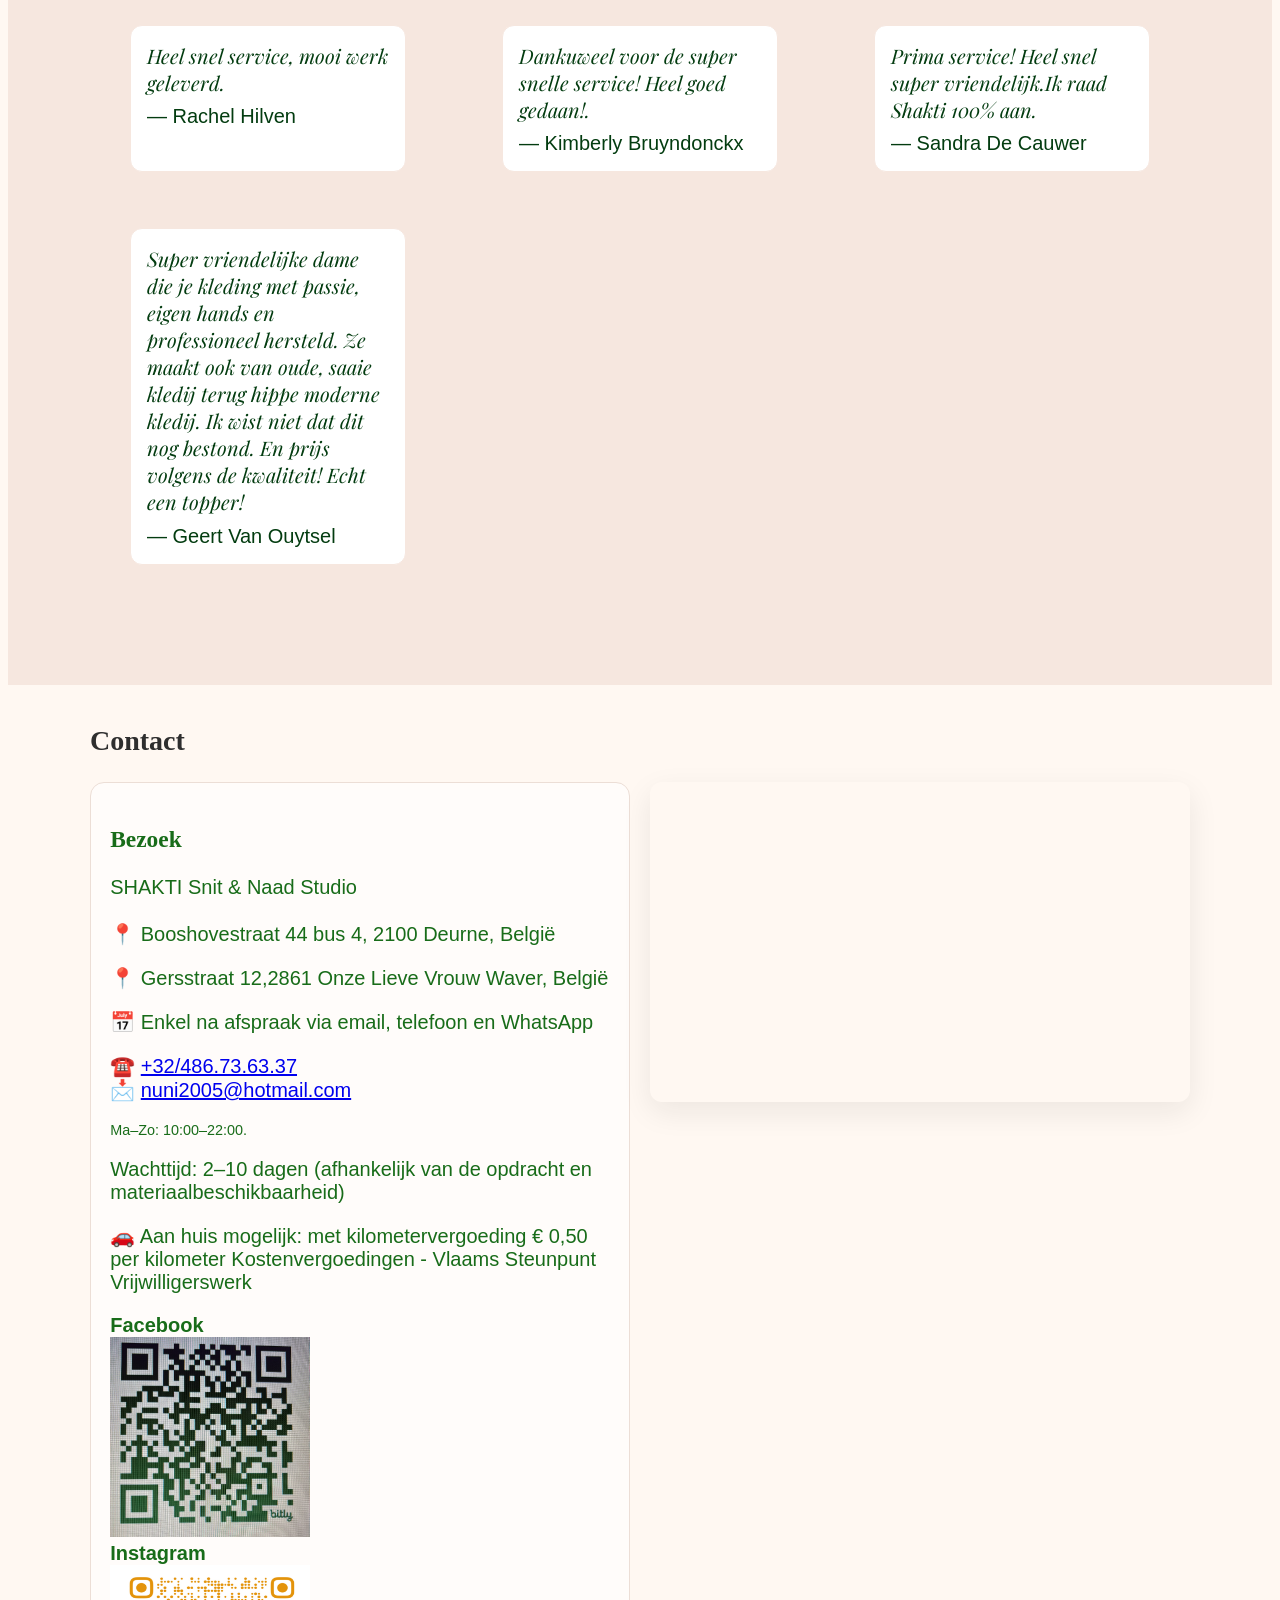
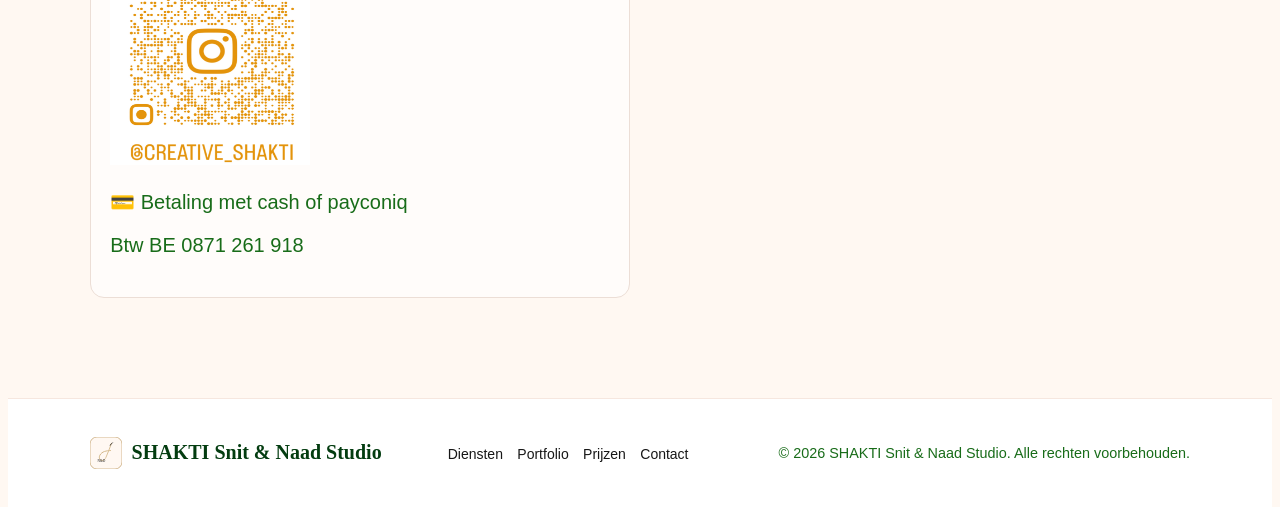
==== commit db8a7300: "update files" ====
--- a/index.html
+++ b/index.html
@@ -51,12 +51,7 @@
 
   <section class="hero" role="banner">
     <div class="hero__content">
-      <!-- <h1>Atelier voor maatwerk</h1>
-      <p>We maken kleding die perfect past en jarenlang plezier geeft.</p>
-      <div class="hero__cta">
-        <a class="btn btn--primary" href="#contact">Afspraak maken</a>
-        <a class="btn btn--ghost" href="#portfolio">Bekijk ons werk</a>
-      </div> -->
+
     </div>
   </section>
 
@@ -265,14 +260,15 @@
         <div class="contact__details">
           <div class="card muted card--soft">
             <h3>Bezoek </h3>
-            <p>SHAKTI Snit & Naad Studio<br><br>Booshovestraat 44 bus 4, 2100 Deurne, België</p>Gersstraat 12,2861 Onze
+            <p>SHAKTI Snit & Naad Studio<br><br>📍 Booshovestraat 44 bus 4, 2100 Deurne, België</p>📍 Gersstraat 12,2861
+            Onze
             Lieve Vrouw Waver, België</p>
 
 
 
             <p>📅 Enkel na afspraak via email, telefoon en WhatsApp</p>
-            <p><a href="tel:+32486736337">+32/486.73.63.37</a><br>
-              <a href="mailto:nuni2005@hotmail.com">nuni2005@hotmail.com</a>
+            <p>☎️ <a href="tel:+32486736337">+32/486.73.63.37</a><br>
+              📩 <a href="mailto:nuni2005@hotmail.com">nuni2005@hotmail.com</a>
             </p>
             <p class="small">Ma–Zo: 10:00–22:00.</p>
             <p>Wachttijd: 2–10 dagen (afhankelijk van de opdracht en materiaalbeschikbaarheid)
--- a/css/styles.css
+++ b/css/styles.css
@@ -5,9 +5,9 @@
 :root {
   --bg: #fff8f2;
   --surface: #ffffff;
-  --ink: #1f1f1f;
-  --ink-2: #4b4b4b;
-  --muted: #6f6f6f;
+  --ink: #033c10;
+  --ink-2: #05812f;
+  --muted: #186c19;
   --pale: #f6e7df;
   --accent: #c6a572;
   --ring: rgba(198, 165, 114, 0.45);
@@ -21,9 +21,9 @@
 body {
   font-family: "Gabriola", "Segoe UI", sans-serif;
   color: var(--ink);
-  background: linear-gradient(180deg, var(--bg), #fff);
-  line-height: 1.6;
-  font-size: 18px;
+  background: #fff8f2;
+
+  font-size: 20px;
 }
 
 /* Titels: Lucida Calligraphy */
@@ -33,7 +33,6 @@
 .section__title,
 .brand__name {
   font-family: "Lucida Calligraphy", "Lucida Handwriting", cursive;
-  letter-spacing: 0.3px;
 }
 
 /* Knoppen, kleine tekst en lijstjes gebruiken ook Gabriola */
@@ -69,38 +68,18 @@
   scroll-behavior: smooth;
 }
 
-/* .skip-link {
-  position: absolute;
-  left: -9999px;
-  top: auto;
-  width: 1px;
-  height: 1px;
-  overflow: hidden;
-}
-.skip-link:focus {
-  position: fixed;
-  left: 1rem;
-  top: 1rem;
-  width: auto;
-  height: auto;
-  padding: 0.6rem 0.9rem;
-  background: #fff;
-  border: 1px solid var(--pale);
-  border-radius: 10px;
-  z-index: 1000;
-} */
-
 .container {
   width: min(1100px, 92%);
   margin-inline: auto;
 }
 
 .site-header {
-  position: sticky;
+  position: fixed;
+  width: 100%;
   top: 0;
   z-index: 50;
-  backdrop-filter: saturate(1.2) blur(10px);
-  background: color-mix(in oklab, var(--bg), #fff 60%);
+  /* backdrop-filter: saturate(1.2) blur(10px); */
+  background: #fff8f2;
   border-bottom: 1px solid color-mix(in oklab, var(--pale), #000 5%);
   display: flex;
   align-items: center;
@@ -116,9 +95,8 @@
   font-weight: 600;
 }
 .brand__name {
-  /* font-family: "Playfair Display", serif; */
-  letter-spacing: 0.2px;
-  font-size: 1.15rem;
+  font-size: 20px;
+  padding-right: 50px;
 }
 
 .nav__toggle {
@@ -144,54 +122,14 @@
 }
 
 .hero {
-  position: relative;
-  display: flex;
-  align-items: center;
-  justify-content: flex-end; /* moves content to the right */
-  min-height: 90vh;
-  padding: 4rem;
-  color: #fff;
-  background-image: url("../assets/img/logo55.jpg"); /* or logo55.png if that’s your file */
-  background-size: cover;
-  /* background-position: center right; */
+  min-height: 87vh;
+  background-image: url("../assets/img/logo-banner.jpg"); /* or logo55.png if that’s your file */
+  background-size: contain;
+  background-color: #fff8f2;
   background-repeat: no-repeat;
-  /* background-attachment: fixed; */
-}
-
-.hero::after {
-  content: "";
-  position: absolute;
-  inset: 0;
-  background: rgba(0, 0, 0, 0.3); /* dark overlay for contrast */
-  z-index: 0;
-}
-
-.hero__content {
-  position: relative;
-  z-index: 1;
-  max-width: 500px;
-  text-align: right;
-  margin-right: 4rem;
-}
-
-.hero__content h1 {
-  font-size: 3rem;
-  margin-bottom: 1rem;
-  /* font-family: "Playfair Display", serif; */
-}
-
-.hero__content p {
-  font-size: 1.2rem;
-  margin-bottom: 2rem;
-  color: #f7f7f7;
-}
-
-.hero__media {
-  aspect-ratio: 4/3;
-  border-radius: var(--radius);
-  overflow: hidden;
-  box-shadow: var(--shadow);
-}
+  margin-top: 95px;
+}
+
 .hero__media img {
   width: 100%;
   height: 100%;
@@ -221,13 +159,14 @@
 }
 
 .section {
-  padding: clamp(2rem, 4vw + 1rem, 4.2rem) 0;
+  padding: 40px 0;
+  padding-bottom: 100px;
 }
 .section--alt {
-  background: linear-gradient(180deg, var(--pale), #fff);
+  background: #f6e7df;
 }
 .section__title {
-  font-size: 16px;
+  font-size: 28px;
   margin: 0 0 1.6rem;
 }
 
@@ -236,7 +175,7 @@
   gap: 1.2rem;
 }
 .cards {
-  grid-template-columns: repeat(3, 1fr);
+  grid-template-columns: repeat(2, 1fr);
 }
 .card {
   background: var(--surface);
@@ -437,6 +376,7 @@
   padding: 2rem 0;
   background: #fff;
   border-top: 1px solid var(--pale);
+  /* font-size: 16px; */
 }
 .footer__grid {
   display: grid;
@@ -450,6 +390,11 @@
   list-style: none;
   margin: 0;
   padding: 0;
+}
+.footer__links a {
+  color: rgb(23, 23, 23);
+  text-decoration: none;
+  font-size: 14px;
 }
 
 .to-top {
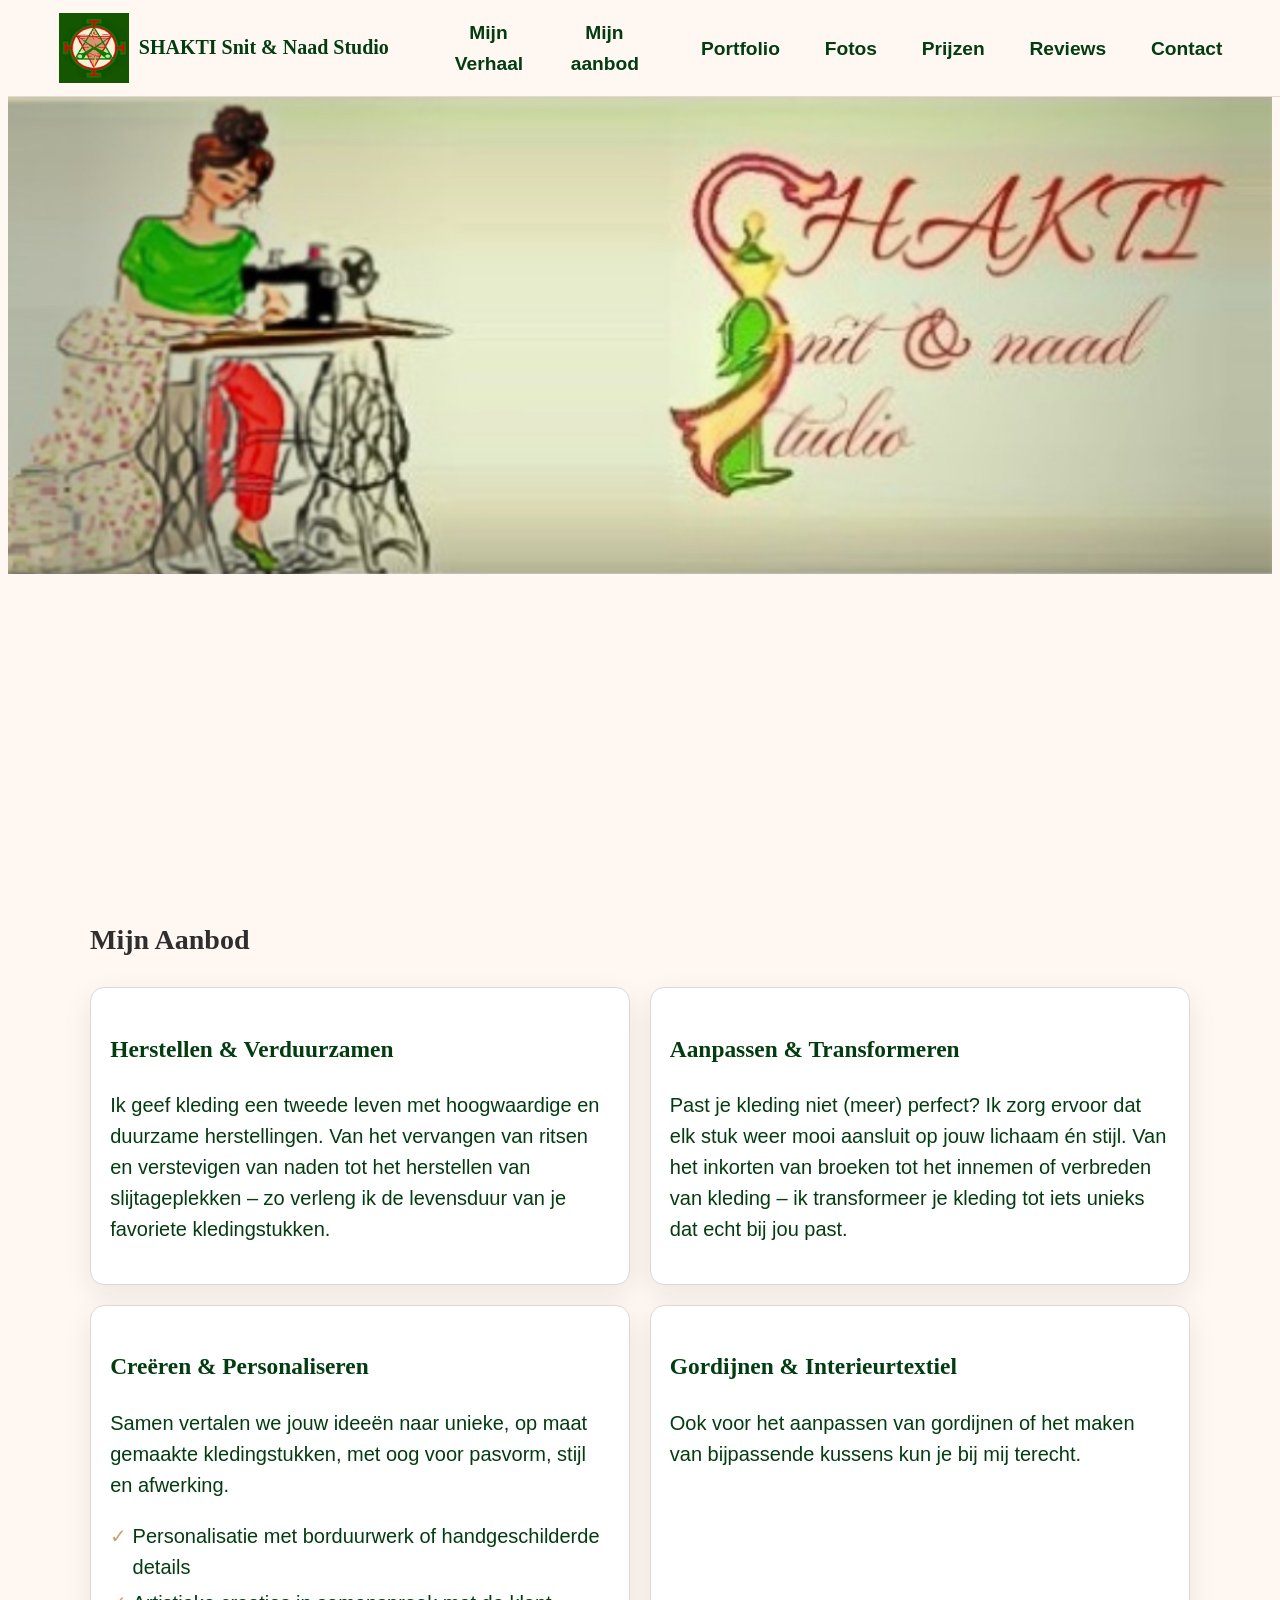
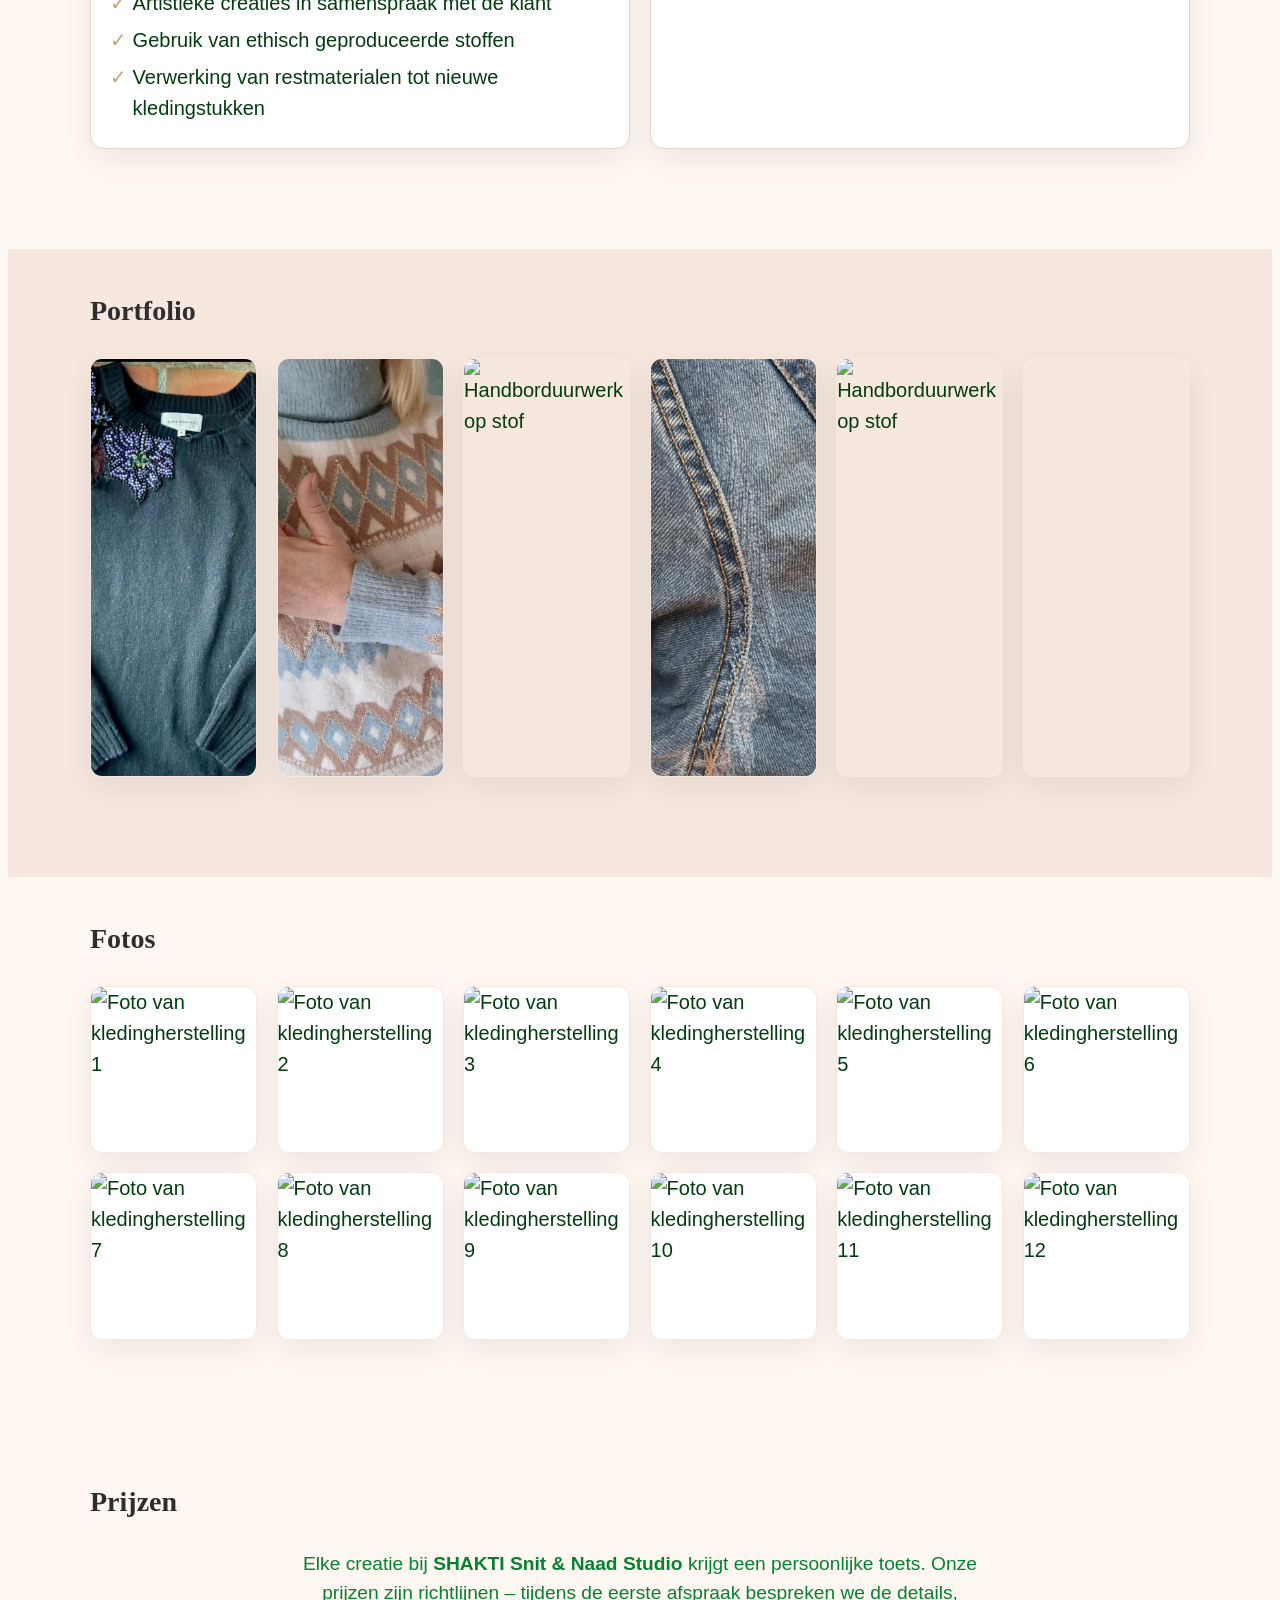
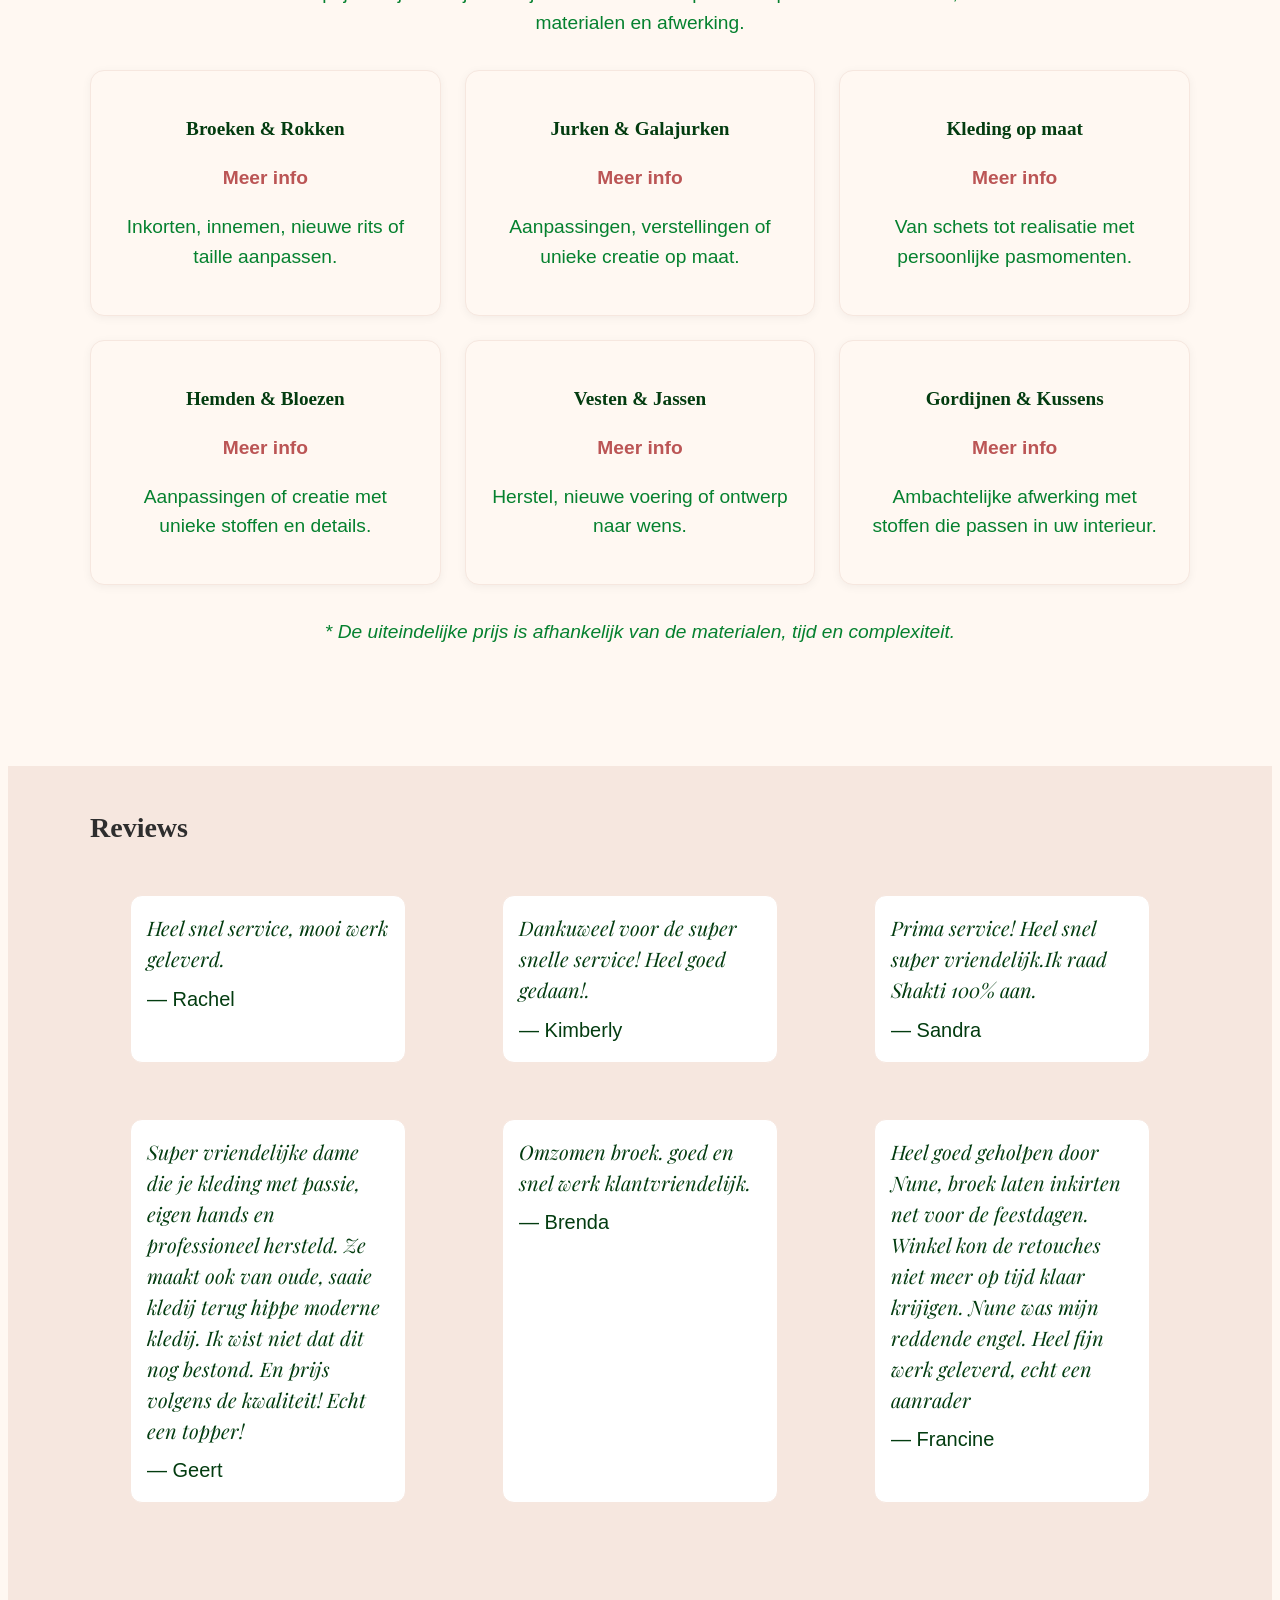
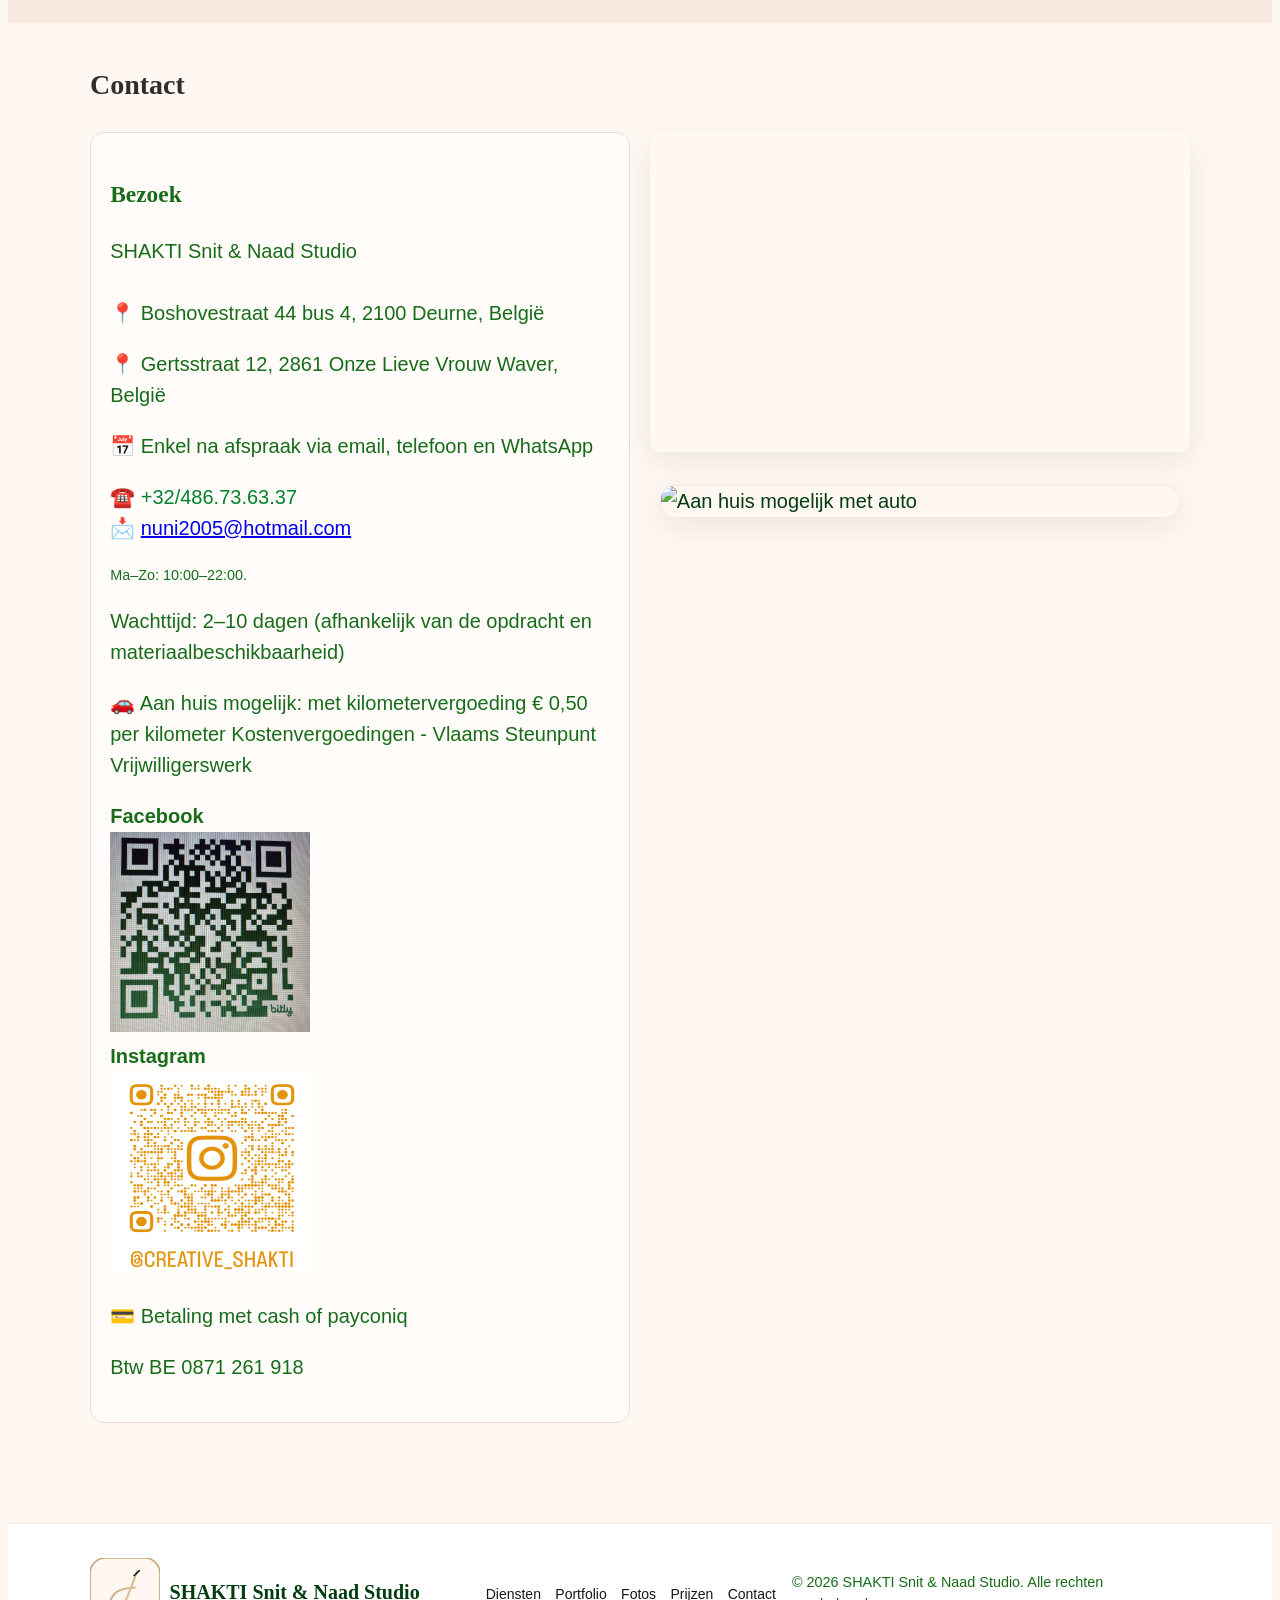
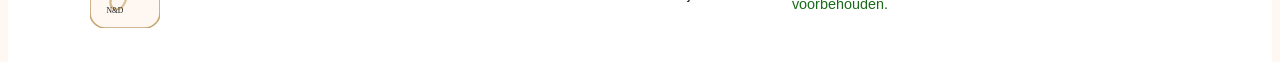
==== commit 5ca5556a: "Update contact section and styling" ====
--- a/index.html
+++ b/index.html
@@ -42,6 +42,7 @@
         <li><a href="verhaal.html">Mijn Verhaal</a></li>
         <li><a href="index.html#services">Mijn aanbod</a></li>
         <li><a href="#portfolio">Portfolio</a></li>
+        <li><a href="#fotos">Fotos</a></li>
         <li><a href="#pricing">Prijzen</a></li>
         <li><a href="#reviews">Reviews</a></li>
         <li><a href="#contact">Contact</a></li>
@@ -120,7 +121,7 @@
           <img loading="lazy" decoding="async" src="assets/img/jurk.jpg" alt="Handborduurwerk op stof" width="800"
             height="533">
           <video muted playsinline preload="metadata">
-            <source src="assets/video/zwarte_jurk.mp44" type="video/mp4">
+            <source src="assets/video/zwarte_jurk.mp4" type="video/mp4">
           </video>
         </a>
 
@@ -128,41 +129,75 @@
           <img loading="lazy" decoding="async" src="assets/img/trui.jpg" alt="Handborduurwerk op stof" width="800"
             height="533">
           <video muted playsinline preload="metadata">
-            <source src="assets/video/winter_trui.mp44" type="video/mp4">
+            <source src="assets/video/winter_trui.mp4" type="video/mp4">
           </video>
         </a>
         <a class="gallery__item gallery__video" role="listitem" data-video="assets/video/handtas.mp4">
           <img loading="lazy" decoding="async" src="assets/img/tas.jpg" alt="Handborduurwerk op stof" width="800"
             height="533">
           <video muted playsinline preload="metadata">
-            <source src="assets/video/handtas.mp44" type="video/mp4">
+            <source src="assets/video/handtas.mp4" type="video/mp4">
           </video>
         </a>
         <a class="gallery__item gallery__video" role="listitem" data-video="assets/video/spijkerbroek.mp4">
           <img loading="lazy" decoding="async" src="assets/img/broek.jpeg" alt="Handborduurwerk op stof" width="800"
             height="533">
           <video muted playsinline preload="metadata">
-            <source src="assets/video/spijkerbroek.mp44" type="video/mp4">
+            <source src="assets/video/spijkerbroek.mp4" type="video/mp4">
           </video>
         </a>
         <a class="gallery__item gallery__video" role="listitem" data-video="assets/video/rits.mp4">
           <img loading="lazy" decoding="async" src="assets/img/rits.jpeg" alt="Handborduurwerk op stof" width="600"
             height="533">
           <video muted playsinline preload="metadata">
-            <source src="assets/video/rits.mp44" type="video/mp4">
+            <source src="assets/video/rits.mp4" type="video/mp4">
           </video>
         </a>
         <a class="gallery__item gallery__video" role="listitem" data-video="assets/video/warme_winterjas.mp4">
           <img loading="lazy" decoding="async" src="assets/img/winterjas.jpg" alt="Handborduurwerk op stof" width="800"
             height="533">
           <video muted playsinline preload="metadata">
-            <source src="assets/video/warme_winterjas.mp44" type="video/mp4">
-          </video>
-        </a>
-
-
-
-
+            <source src="assets/video/warme_winterjas.mp4" type="video/mp4">
+          </video>
+        </a>
+
+
+
+
+      </div>
+    </div>
+  </section>
+
+
+  <section id="fotos" class="section fotos-section">
+    <div class="container">
+      <h2 class="section__title">Fotos</h2>
+
+      <div class="photos-grid" role="list">
+        <img loading="lazy" decoding="async" src="assets/img/foto-01.jpg" alt="Foto van kledingherstelling 1"
+          role="listitem">
+        <img loading="lazy" decoding="async" src="assets/img/foto-02.jpg" alt="Foto van kledingherstelling 2"
+          role="listitem">
+        <img loading="lazy" decoding="async" src="assets/img/foto-03.jpg" alt="Foto van kledingherstelling 3"
+          role="listitem">
+        <img loading="lazy" decoding="async" src="assets/img/foto-04.jpg" alt="Foto van kledingherstelling 4"
+          role="listitem">
+        <img loading="lazy" decoding="async" src="assets/img/foto-05.jpg" alt="Foto van kledingherstelling 5"
+          role="listitem">
+        <img loading="lazy" decoding="async" src="assets/img/foto-06.jpg" alt="Foto van kledingherstelling 6"
+          role="listitem">
+        <img loading="lazy" decoding="async" src="assets/img/foto-07.jpg" alt="Foto van kledingherstelling 7"
+          role="listitem">
+        <img loading="lazy" decoding="async" src="assets/img/foto-08.jpg" alt="Foto van kledingherstelling 8"
+          role="listitem">
+        <img loading="lazy" decoding="async" src="assets/img/foto-09.jpg" alt="Foto van kledingherstelling 9"
+          role="listitem">
+        <img loading="lazy" decoding="async" src="assets/img/foto-10.jpg" alt="Foto van kledingherstelling 10"
+          role="listitem">
+        <img loading="lazy" decoding="async" src="assets/img/foto-11.jpg" alt="Foto van kledingherstelling 11"
+          role="listitem">
+        <img loading="lazy" decoding="async" src="assets/img/foto-12.jpg" alt="Foto van kledingherstelling 12"
+          role="listitem">
       </div>
     </div>
   </section>
@@ -227,21 +262,31 @@
       <div class="reviews">
         <figure class="review">
           <blockquote>Heel snel service, mooi werk geleverd.</blockquote>
-          <figcaption>— Rachel Hilven</figcaption>
+          <figcaption>— Rachel </figcaption>
         </figure>
         <figure class="review">
           <blockquote>Dankuweel voor de super snelle service! Heel goed gedaan!.</blockquote>
-          <figcaption>— Kimberly Bruyndonckx</figcaption>
+          <figcaption>— Kimberly </figcaption>
         </figure>
         <figure class="review">
           <blockquote>Prima service! Heel snel super vriendelijk.Ik raad Shakti 100% aan.</blockquote>
-          <figcaption>— Sandra De Cauwer</figcaption>
+          <figcaption>— Sandra </figcaption>
         </figure>
         <figure class="review">
           <blockquote>Super vriendelijke dame die je kleding met passie, eigen hands en professioneel hersteld. Ze maakt
             ook van oude, saaie kledij terug hippe moderne kledij. Ik wist niet dat dit nog bestond. En prijs volgens de
             kwaliteit! Echt een topper!</blockquote>
-          <figcaption>— Geert Van Ouytsel</figcaption>
+          <figcaption>— Geert </figcaption>
+        </figure>
+        <figure class="review">
+          <blockquote>Omzomen broek. goed en snel werk klantvriendelijk.</blockquote>
+          <figcaption>— Brenda </figcaption>
+        </figure>
+        <figure class="review">
+          <blockquote>Heel goed geholpen door Nune, broek laten inkirten net voor de feestdagen. Winkel kon de retouches
+            niet meer op tijd klaar krijigen. Nune was mijn reddende engel. Heel fijn werk geleverd, echt een aanrader
+          </blockquote>
+          <figcaption>— Francine </figcaption>
         </figure>
 
 
@@ -260,7 +305,8 @@
         <div class="contact__details">
           <div class="card muted card--soft">
             <h3>Bezoek </h3>
-            <p>SHAKTI Snit & Naad Studio<br><br>📍 Booshovestraat 44 bus 4, 2100 Deurne, België</p>📍 Gersstraat 12,2861
+            <p>SHAKTI Snit & Naad Studio<br><br>📍 Boshovestraat 44 bus 4, 2100 Deurne, België</p>📍 Gertsstraat 12,
+            2861
             Onze
             Lieve Vrouw Waver, België</p>
 
@@ -271,7 +317,7 @@
               📩 <a href="mailto:nuni2005@hotmail.com">nuni2005@hotmail.com</a>
             </p>
             <p class="small">Ma–Zo: 10:00–22:00.</p>
-            <p>Wachttijd: 2–10 dagen (afhankelijk van de opdracht en materiaalbeschikbaarheid)
+            <p>Wachttijd: 2–10 dagen (afhankelijk van de opdracht en materiaalbeschikbaarheid)</p>
             <p>🚗 Aan huis mogelijk: met kilometervergoeding € 0,50 per kilometer
               Kostenvergoedingen - Vlaams Steunpunt Vrijwilligerswerk</p>
             <a class="brand" href="https://www.facebook.com/people/Shakti-snit-naad-studio/61581899758190/">Facebook</a>
@@ -288,9 +334,14 @@
 
         </div>
         <div class="map-embed">
-          <iframe title="Kaart — Deurne" loading="lazy" referrerpolicy="no-referrer-when-downgrade"
-            src="https://www.openstreetmap.org/export/embed.html?bbox=4.42%2C51.20%2C4.51%2C51.23&layer=mapnik&marker=51.213%2C4.465">
-          </iframe>
+          <div class="map-embed">
+            <iframe title="Kaart — Deurne" loading="lazy" referrerpolicy="no-referrer-when-downgrade"
+              src="https://www.openstreetmap.org/export/embed.html?bbox=4.42%2C51.20%2C4.51%2C51.23&layer=mapnik&marker=51.213%2C4.465">
+            </iframe>
+
+            <img class="contact-auto-img" src="assets/img/auto.jpg" alt="Aan huis mogelijk met auto" loading="lazy"
+              decoding="async">
+          </div>
 
         </div>
       </div>
@@ -307,6 +358,7 @@
         <ul class="footer__links">
           <li><a href="#services">Diensten</a></li>
           <li><a href="#portfolio">Portfolio</a></li>
+          <li><a href="#fotos">Fotos</a></li>
           <li><a href="#pricing">Prijzen</a></li>
           <li><a href="#contact">Contact</a></li>
         </ul>
@@ -343,10 +395,10 @@
   {
     "@context": "https://schema.org",
     "@type": "LocalBusiness",
-    "name": "Naald & Draad",
+    "name": "SHAKTI Snit & Naad Studio",
     "image": "https://images.unsplash.com/photo-1513883049090-d0b7439799bf?q=80&w=1200&auto=format&fit=crop",
-    "address": { "@type": "PostalAddress", "addressLocality": "Brugge", "addressCountry": "BE" },
-    "telephone": "+32 000 00 00",
+    "address": { "@type": "PostalAddress", "addressLocality": "Deurne", "addressCountry": "BE" },
+    "telephone": "+32486736337",
     "url": "https://example.com/"
   }
   </script>
--- a/css/styles.css
+++ b/css/styles.css
@@ -305,6 +305,16 @@
   grid-template-columns: 1fr 1fr;
   gap: 1.2rem;
 }
+.contact-auto-img {
+  display: block;
+  width: 100%;
+  max-width: 520px;
+  margin: 1.5rem auto 0;
+  border-radius: 14px;
+  border: 1px solid var(--pale);
+  box-shadow: var(--shadow);
+  object-fit: cover;
+}
 .form {
   display: grid;
   gap: 0.8rem;
@@ -693,3 +703,219 @@
     max-width: 90%;
   }
 }
+
+/* === DEFINITIEVE AANPASSINGEN NA CONTROLE === */
+html {
+  scroll-padding-top: 105px;
+}
+
+body {
+  line-height: 1.55;
+  overflow-x: hidden;
+}
+
+.site-header {
+  min-height: 95px;
+  gap: 1rem;
+}
+
+.brand__logo {
+  flex: 0 0 auto;
+  width: 70px;
+  height: 70px;
+  object-fit: contain;
+}
+
+.brand__name {
+  white-space: nowrap;
+}
+
+.nav__list {
+  align-items: center;
+}
+
+.nav__list a {
+  color: var(--ink);
+  font-size: 1.2rem;
+  font-weight: 700;
+  text-decoration: none;
+}
+
+.hero,
+.story-hero {
+  margin-top: 95px;
+}
+
+.gallery__item,
+.photos-grid img {
+  min-height: 145px;
+}
+
+.photos-grid {
+  display: grid;
+  grid-template-columns: repeat(6, minmax(0, 1fr));
+  gap: 1.2rem;
+}
+
+.photos-grid img {
+  display: block;
+  width: 100%;
+  aspect-ratio: 1 / 1;
+  object-fit: cover;
+  border-radius: 12px;
+  border: 1px solid var(--pale);
+  box-shadow: var(--shadow);
+  background: #fff;
+}
+
+.contact__details a[href^="tel"] {
+  text-decoration: none;
+  color: var(--ink-2);
+}
+
+#pricing .muted,
+#pricing .small,
+.price-page p,
+.price-content p,
+.price-title__text p,
+.foot-note,
+.side-note {
+  color: var(--ink-2);
+}
+
+#pricing p,
+.price-page p,
+.price-content,
+.price-content li {
+  font-size: 1.2rem;
+}
+
+.price-content li {
+  line-height: 1.55;
+}
+
+.price-label {
+  font-size: 1.15rem;
+  color: #fff8f2;
+}
+
+.price-title__text h1 {
+  font-size: clamp(2rem, 4vw, 3.4rem);
+}
+
+@media (max-width: 1180px) {
+  .site-header {
+    padding-inline: 3vw;
+  }
+
+  .brand__name {
+    font-size: 18px;
+    padding-right: 0;
+  }
+
+  .nav__list {
+    gap: 0.2rem;
+  }
+
+  .nav__list a {
+    font-size: 1.05rem;
+    padding: 0.55rem 0.55rem;
+  }
+}
+
+@media (max-width: 980px) {
+  .nav__toggle {
+    display: block;
+    border: 1px solid var(--pale);
+    background: #fff;
+    border-radius: 10px;
+    padding: 0.5rem 0.7rem;
+    color: var(--ink);
+    font-weight: 700;
+  }
+
+  .nav__list {
+    display: none;
+    flex-direction: column;
+    align-items: stretch;
+    position: absolute;
+    right: 4vw;
+    top: 82px;
+    background: #fff;
+    border: 1px solid var(--pale);
+    border-radius: 12px;
+    box-shadow: var(--shadow);
+    padding: 0.6rem;
+    width: min(76vw, 340px);
+  }
+
+  .nav.is-open .nav__list {
+    display: flex;
+  }
+
+  .photos-grid,
+  .gallery {
+    grid-template-columns: repeat(3, minmax(0, 1fr));
+  }
+
+  .contact,
+  .footer__grid {
+    grid-template-columns: 1fr;
+  }
+}
+
+@media (max-width: 640px) {
+  html {
+    scroll-padding-top: 92px;
+  }
+
+  .site-header {
+    min-height: 82px;
+    padding-inline: 4vw;
+  }
+
+  .brand__logo {
+    width: 58px;
+    height: 58px;
+  }
+
+  .brand__name {
+    font-size: 17px;
+    white-space: normal;
+  }
+
+  .hero,
+  .story-hero {
+    margin-top: 82px;
+  }
+
+  .story-hero {
+    min-height: 70vh;
+    padding: 2rem 1rem;
+  }
+
+  .story-hero h1 {
+    font-size: 1.8rem;
+    line-height: 1.25;
+  }
+
+  .nav__list {
+    top: 74px;
+  }
+
+  .photos-grid,
+  .gallery {
+    grid-template-columns: repeat(2, minmax(0, 1fr));
+  }
+
+  .cards,
+  .pricing,
+  .reviews {
+    grid-template-columns: 1fr;
+  }
+
+  .price-title__img {
+    width: 240px;
+    height: 240px;
+  }
+}
